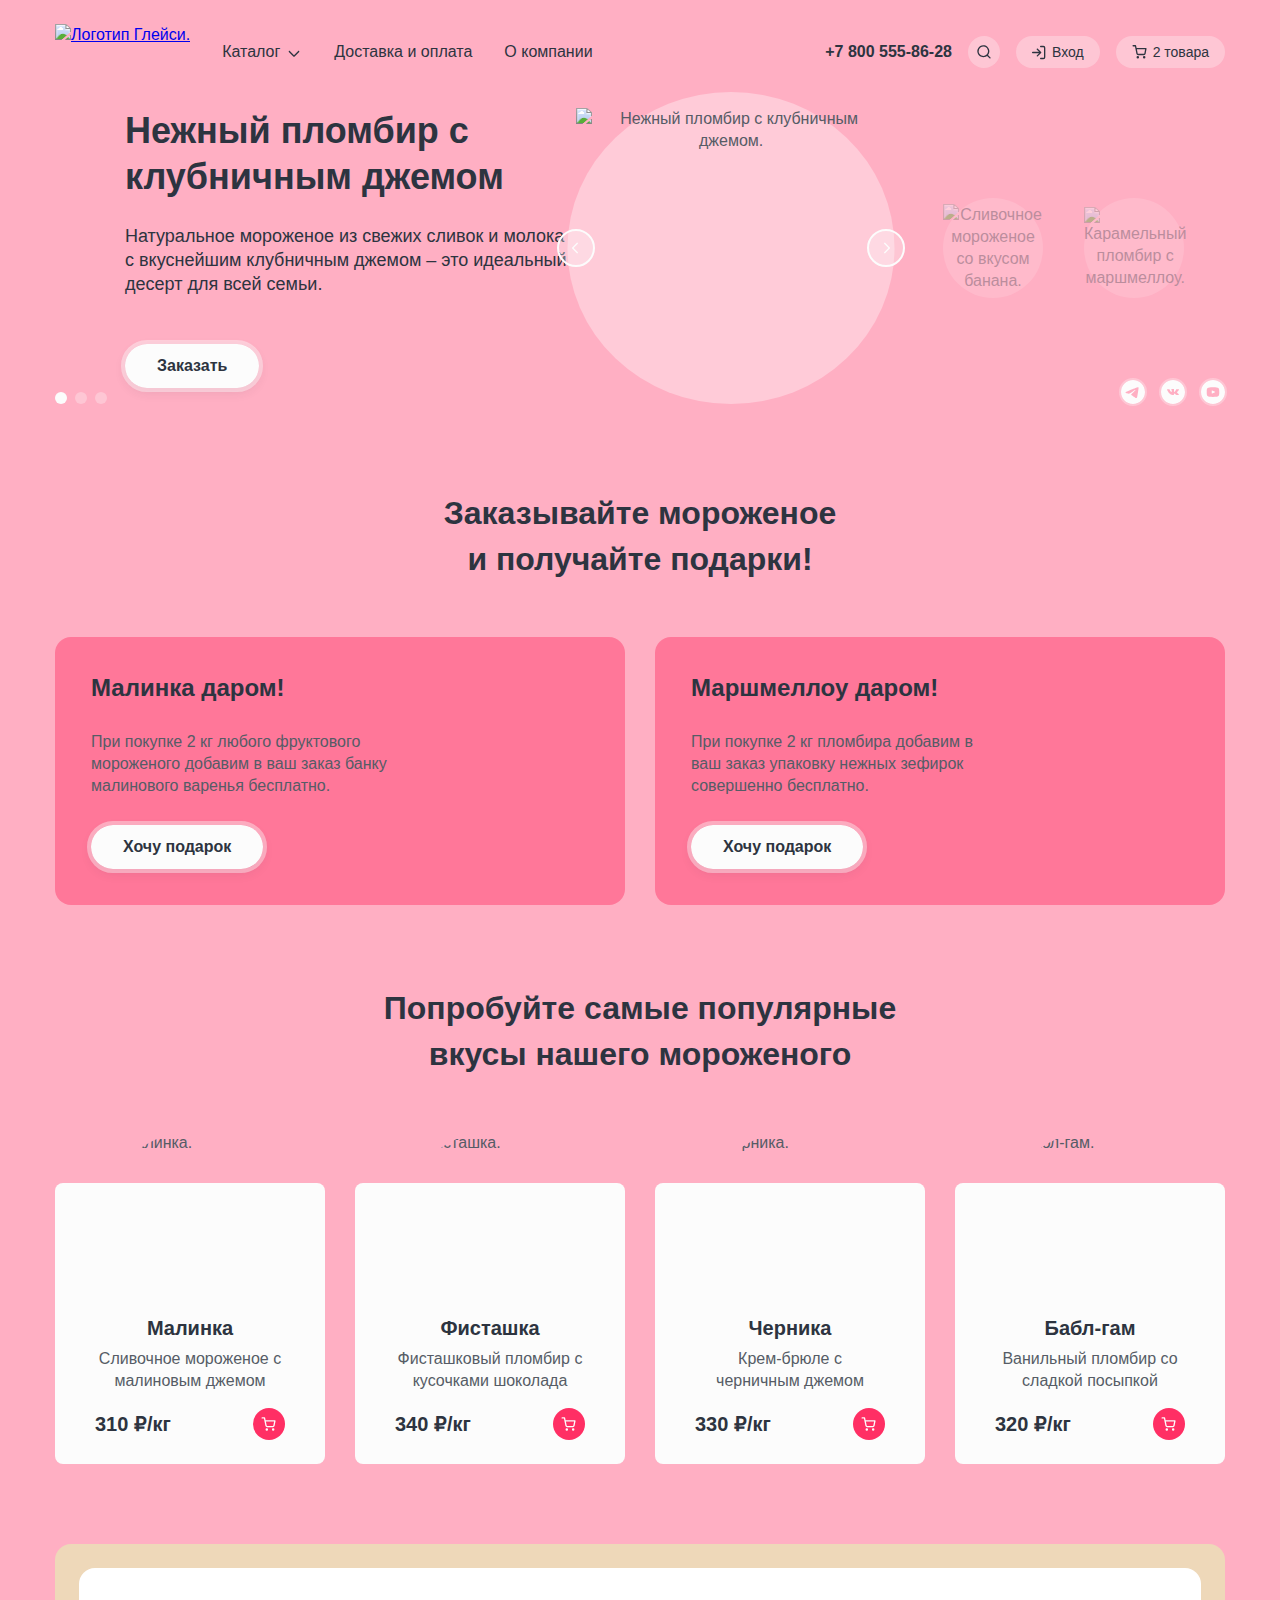
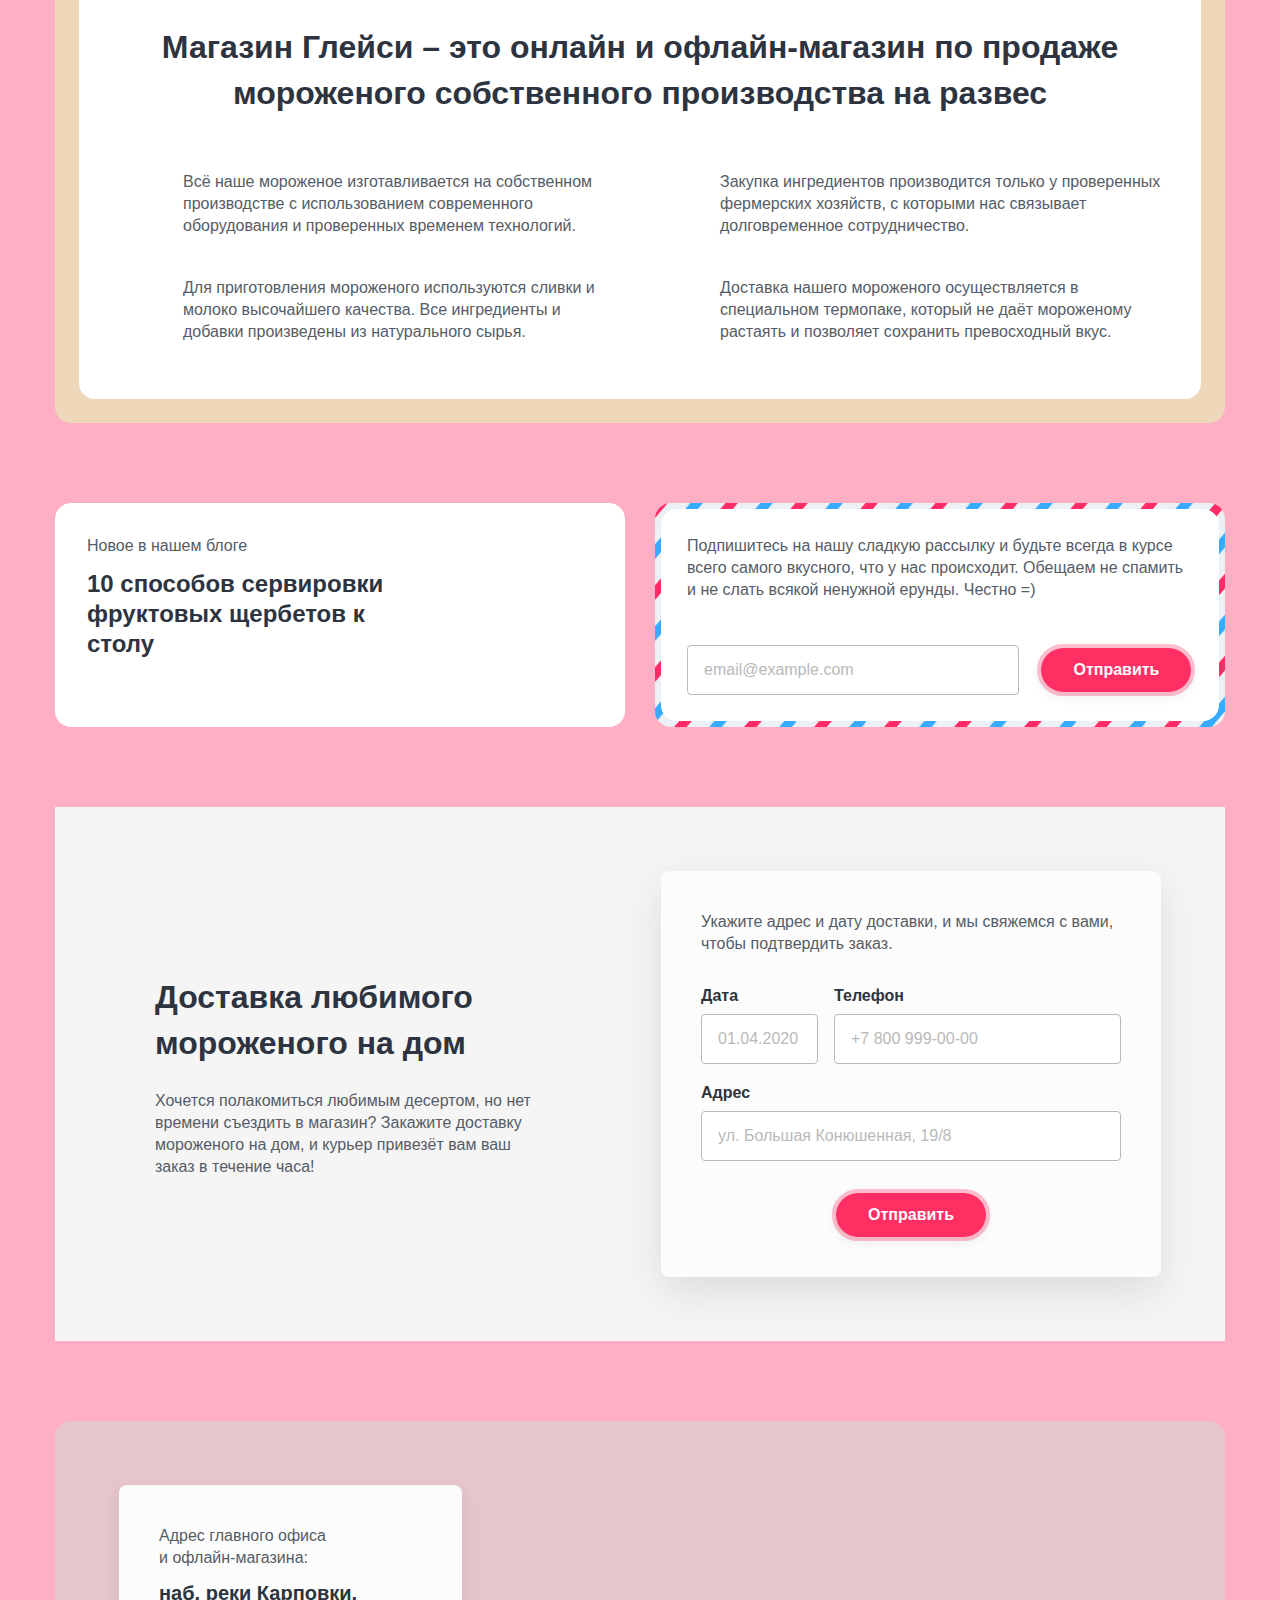
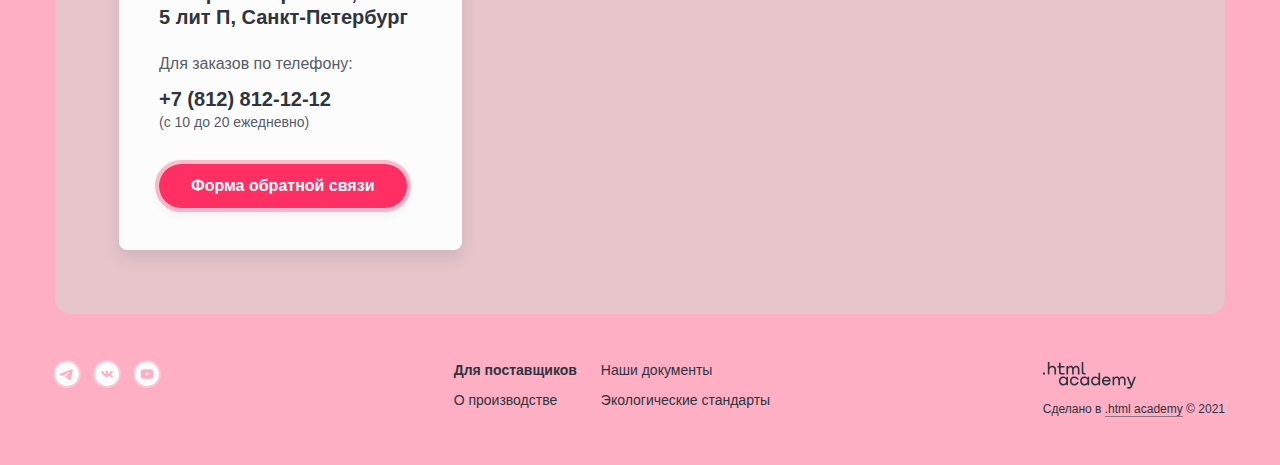
==== index.html @ 7075bf04 "Верстка финал" ====
<!DOCTYPE html>
<html lang="ru">
  <head>
    <meta charset="utf-8">
    <link rel="icon" href="favicon.ico">
    <title>HTML Academy: Глейси - главная страница</title>
    <link rel="stylesheet" href="styles/styles.css">
  </head>
  <body class="page-pink">
    <div class="page-wpapper">
      <header class="page-header">
        <a class="logo" href="#">
          <img src="images/logo.svg" alt="Логотип Глейси." width="137" height="56">
        </a>
        <nav class="page-navigation">
          <ul class="page-navigation-list">
            <li class="page-navigation-item page-navigation-catalog">
              <a class="page-navigation-link" href="#">
                Каталог
                <svg class="page-navigation-arrow" width="16" height="17" viewBox="0 0 16 17" fill="none" xmlns="http://www.w3.org/2000/svg">
                  <path fill-rule="evenodd" clip-rule="evenodd" d="M3.80812 7.0532C3.54777 6.79285 3.12566 6.79285 2.86531 7.0532C2.60496 7.31355 2.60496 7.73566 2.86531 7.99601L7.52565 12.6564C7.52771 12.6585 7.52979 12.6606 7.53189 12.6627C7.66259 12.7934 7.83404 12.8585 8.00534 12.8579C8.1753 12.8574 8.34511 12.7924 8.47478 12.6627C8.47687 12.6606 8.47894 12.6585 8.48099 12.6564L13.1414 7.99601C13.4017 7.73566 13.4017 7.31355 13.1414 7.0532C12.881 6.79285 12.4589 6.79285 12.1986 7.0532L8.00334 11.2484L3.80812 7.0532Z" fill="#2D3440"/>
                </svg>
              </a>
              <ul class="page-catalog-list">
                <li class="page-catalog-item page-catalog-item-bold">
                  <a class="page-catalog-link" href="#">Новинки</a>
                </li>
                <li class="page-catalog-item">
                  <a class="page-catalog-link" href="#">Сливочное</a>
                </li>
                <li class="page-catalog-item">
                  <a class="page-catalog-link" href="#">Щербеты</a>
                </li>
                <li class="page-catalog-item">
                  <a class="page-catalog-link" href="#">Фруктовый лед</a>
                </li>
                <li class="page-catalog-item">
                  <a class="page-catalog-link" href="#">Мелорин</a>
                </li>
              </ul>
            </li>
            <li class="page-navigation-item">
              <a class="page-navigation-link" href="#">Доставка и оплата</a>
            </li>
            <li class="page-navigation-item">
              <a class="page-navigation-link" href="#">О компании</a>
            </li>
          </ul>
        </nav>
        <a class="phone" href="tel:+78005558628">+7 800 555-86-28</a>
        <ul class="user-buttons-list">
          <li class="user-buttons-item">
            <button class="user-button user-button-search" type="button">
              <span class="visually-hidden">Поиск.</span>
              <svg xmlns="http://www.w3.org/2000/svg" width="14" height="14" fill="none"><path fill="#2D3440" fill-rule="evenodd" d="M1.663 6.188a4.667 4.667 0 1 1 8.028 3.237.674.674 0 0 0-.124.124 4.667 4.667 0 0 1-7.904-3.361Zm8.412 4.688a6 6 0 1 1 .943-.943l2.45 2.45a.667.667 0 1 1-.943.943l-2.45-2.45Z" clip-rule="evenodd"/></svg>
            </button>
            <form class="user-popup user-popup-search" action="https://echo.htmlacademy.ru" method="get">
              <label class="visually-hidden" for="search">Поиск по сайту.</label>
              <input class="input input-search" id="search" type="text" placeholder="Поиск по сайту">
            </form>
          </li>
          <li class="user-buttons-item">
            <button class="user-button user-button-login" type="button">
              <svg xmlns="http://www.w3.org/2000/svg" width="14" height="15" fill="none"><path fill="#2D3440" fill-rule="evenodd" d="M8 1.525c0-.369.298-.667.667-.667h2.666a2 2 0 0 1 2 2v9.333a2 2 0 0 1-2 2H8.667a.667.667 0 0 1 0-1.333h2.666A.667.667 0 0 0 12 12.19V2.858a.666.666 0 0 0-.667-.667H8.667A.667.667 0 0 1 8 1.525ZM4.862 3.72c.26-.26.682-.26.943 0l3.329 3.329a.673.673 0 0 1 .2.476.664.664 0 0 1-.2.476l-3.33 3.328a.667.667 0 1 1-.942-.943l2.195-2.195H.667a.667.667 0 1 1 0-1.333h6.39L4.862 4.663a.667.667 0 0 1 0-.943Z" clip-rule="evenodd"/></svg>
              Вход
            </button>
            <div class="user-popup">
              <form class="user-login-form" action="https://echo.htmlacademy.ru" method="get">
                <h2 class="user-popup-header">Личный кабинет</h2>
                <label class="visually-hidden" for="login-email">Введите email.</label>
                <input class="input" id="login-email" placeholder="email@example.com" type="email">
                <label class="visually-hidden" for="login-password">Введите пароль.</label>
                <input class="input" id="login-password" type="password">
                <div class="user-login-form-bottom">
                  <button class="button button-red" type="button">Войти</button>
                  <ul class="user-login-link-list">
                    <li class="user-buttons-item">
                      <a class="user-login-link" href="#">Забыли пароль?</a>
                    </li>
                    <li>
                      <a class="user-login-link" href="#">Регистрация</a>
                    </li>
                  </ul>
                </div>
              </form>
            </div>
          </li>
          <li class="user-buttons-item">
            <button class="user-button user-button-basket" type="button">
              <span class="visually-hidden">Корзина.</span>
              <svg xmlns="http://www.w3.org/2000/svg" width="15" height="14" fill="none"><path fill="#2D3440" fill-rule="evenodd" d="M1.167.108a.667.667 0 1 0 0 1.333h1.77l.468 2.336a.664.664 0 0 0 .011.053l.967 4.833a1.826 1.826 0 0 0 1.819 1.47h5.62a1.826 1.826 0 0 0 1.819-1.47l.001-.005.927-4.861a.667.667 0 0 0-.655-.792H4.611L4.138.644a.667.667 0 0 0-.654-.536H1.167ZM5.69 8.402l-.813-4.064h8.23l-.775 4.067a.492.492 0 0 1-.492.395H6.183a.492.492 0 0 1-.492-.397Zm-1.134 3.961a1.246 1.246 0 1 1 2.492 0 1.246 1.246 0 0 1-2.492 0Zm6.374 0a1.246 1.246 0 1 1 2.491 0 1.246 1.246 0 0 1-2.491 0Z" clip-rule="evenodd"/></svg>
              2 товара
            </button>
            <div class="user-popup">
              <h2 class="user-popup-header">Корзина</h2>
              <ul class="user-basket-list">
                <li class="user-basket-item">
                  <img class="user-basket-image" src="images/basket-raspberry.jpg" alt="Малинка." width="46" height="46">
                  <div class="user-basket-product">
                    <a class="user-basket-link" href="#">Малинка</a>
                    <div class="user-basket-count">1 кг х 310 ₽</div>
                  </div>
                  <div class="user-basket-price">310 ₽</div>
                  <button class="user-basket-delete">
                    <span class="visually-hidden">Удалить из корзины.</span>
                  </button>
                </li>
                <li class="user-basket-item">
                  <img class="user-basket-image" src="images/basket-bubble-gum.jpg" alt="Малинка." width="46" height="46">
                  <div class="user-basket-product">
                    <a class="user-basket-link" href="#">Бабл-гам</a>
                    <div class="user-basket-count">1,5 кг х 320 ₽</div>
                  </div>
                  <div class="user-basket-price">480 ₽</div>
                  <button class="user-basket-delete">
                    <span class="visually-hidden">Удалить из корзины.</span>
                  </button>
                </li>
              </ul>
              <div class="user-basket-bottom">
                <button class="button button-red" type="button">Оформить заказ</button>
                <div class="user-basket-total">Итого: 790 ₽</div>
              </div>
            </div>
          </li>
        </ul>
      </header>
      <main class="page-content">
        <h1 class="visually-hidden">Интернет магазин мороженного Глейси.</h1>
        <section class="slider-promo">
          <ul class="slider-promo-list">
            <li class="slider-promo-items slider-promo-items-active">
              <div class="slider-promo-text">
                <h2 class="slider-promo-header">Нежный пломбир с клубничным джемом</h2>
                <p class="slider-promo-paragraph">Натуральное мороженое из свежих сливок
                  и молока с вкуснейшим клубничным джемом – это идеальный десерт для всей семьи.
                </p>
                <button class="button button-white slider-promo-button" type="button">Заказать</button>
              </div>
              <div class="slider-promo-image-wrapper">
                <img class="slider-promo-image" src="images/slider-1.png" width="327" height="507" alt="Нежный пломбир с клубничным джемом.">
                <button class="slider-promo-left slider-promo-arrow">
                  <svg width="16" height="16" viewBox="0 0 16 16" fill="none" xmlns="http://www.w3.org/2000/svg">
                    <path fill-rule="evenodd" clip-rule="evenodd" d="M7.13526 2.8647C6.87557 2.605 6.45451 2.605 6.19481 2.8647C5.93511 3.12439 5.93511 3.54545 6.19481 3.80515L10.3961 8.00643L6.19477 12.2077C5.93508 12.4674 5.93508 12.8885 6.19477 13.1482C6.45447 13.4079 6.87553 13.4079 7.13523 13.1482L11.8039 8.47949C11.8049 8.47855 11.8058 8.47761 11.8068 8.47666C12.0665 8.21696 12.0665 7.79591 11.8068 7.53621L7.13526 2.8647Z" fill="#2D3440"/>
                  </svg>
                  <span class="visually-hidden">Предыдущий слайд.</span>
                </button>
                <button class="slider-promo-right slider-promo-arrow">
                  <svg width="16" height="16" viewBox="0 0 16 16" fill="none" xmlns="http://www.w3.org/2000/svg">
                    <path fill-rule="evenodd" clip-rule="evenodd" d="M7.13526 2.8647C6.87557 2.605 6.45451 2.605 6.19481 2.8647C5.93511 3.12439 5.93511 3.54545 6.19481 3.80515L10.3961 8.00643L6.19477 12.2077C5.93508 12.4674 5.93508 12.8885 6.19477 13.1482C6.45447 13.4079 6.87553 13.4079 7.13523 13.1482L11.8039 8.47949C11.8049 8.47855 11.8058 8.47761 11.8068 8.47666C12.0665 8.21696 12.0665 7.79591 11.8068 7.53621L7.13526 2.8647Z" fill="#2D3440"/>
                  </svg>
                  <span class="visually-hidden">Следующий слайд.</span>
                </button>
              </div>
            </li>
            <li class="slider-promo-items">
              <div class="slider-promo-text">
                <h2 class="slider-promo-header">Сливочное мороженое со вкусом банана</h2>
                <p class="slider-promo-paragraph">Сливочное мороженое с ярким банановым вкусом подарит вам свежесть и наслаждение даже в самый жаркий летний день.</p>
                <button class="button button-white slider-promo-button" type="button">Заказать</button>
              </div>
              <div class="slider-promo-image-wrapper">
                <img class="slider-promo-image" src="images/slider-2.png" width="312" height="507" alt="Сливочное мороженое со вкусом банана.">
                <button class="slider-promo-left slider-promo-arrow">
                  <svg width="16" height="16" viewBox="0 0 16 16" fill="none" xmlns="http://www.w3.org/2000/svg">
                    <path fill-rule="evenodd" clip-rule="evenodd" d="M7.13526 2.8647C6.87557 2.605 6.45451 2.605 6.19481 2.8647C5.93511 3.12439 5.93511 3.54545 6.19481 3.80515L10.3961 8.00643L6.19477 12.2077C5.93508 12.4674 5.93508 12.8885 6.19477 13.1482C6.45447 13.4079 6.87553 13.4079 7.13523 13.1482L11.8039 8.47949C11.8049 8.47855 11.8058 8.47761 11.8068 8.47666C12.0665 8.21696 12.0665 7.79591 11.8068 7.53621L7.13526 2.8647Z" fill="#2D3440"/>
                  </svg>
                  <span class="visually-hidden">Предыдущий слайд.</span>
                </button>
                <button class="slider-promo-right slider-promo-arrow">
                  <svg width="16" height="16" viewBox="0 0 16 16" fill="none" xmlns="http://www.w3.org/2000/svg">
                    <path fill-rule="evenodd" clip-rule="evenodd" d="M7.13526 2.8647C6.87557 2.605 6.45451 2.605 6.19481 2.8647C5.93511 3.12439 5.93511 3.54545 6.19481 3.80515L10.3961 8.00643L6.19477 12.2077C5.93508 12.4674 5.93508 12.8885 6.19477 13.1482C6.45447 13.4079 6.87553 13.4079 7.13523 13.1482L11.8039 8.47949C11.8049 8.47855 11.8058 8.47761 11.8068 8.47666C12.0665 8.21696 12.0665 7.79591 11.8068 7.53621L7.13526 2.8647Z" fill="#2D3440"/>
                  </svg>
                  <span class="visually-hidden">Следующий слайд.</span>
                </button>
              </div>
            </li>
            <li class="slider-promo-items">
              <div class="slider-promo-text">
                <h2 class="slider-promo-header">Карамельный пломбир с маршмеллоу</h2>
                <p class="slider-promo-paragraph">Необычный сладкий десерт с карамельным топпингом и кусочками зефира завоюет сердца сладкоежек всех возрастов.</p>
                <button class="button button-white slider-promo-button" type="button">Заказать</button>
              </div>
              <div class="slider-promo-image-wrapper">
                <img class="slider-promo-image" src="images/slider-3.png" width="350" height="507" alt="Карамельный пломбир с маршмеллоу.">
                <button class="slider-promo-left slider-promo-arrow">
                  <svg width="16" height="16" viewBox="0 0 16 16" fill="none" xmlns="http://www.w3.org/2000/svg">
                    <path fill-rule="evenodd" clip-rule="evenodd" d="M7.13526 2.8647C6.87557 2.605 6.45451 2.605 6.19481 2.8647C5.93511 3.12439 5.93511 3.54545 6.19481 3.80515L10.3961 8.00643L6.19477 12.2077C5.93508 12.4674 5.93508 12.8885 6.19477 13.1482C6.45447 13.4079 6.87553 13.4079 7.13523 13.1482L11.8039 8.47949C11.8049 8.47855 11.8058 8.47761 11.8068 8.47666C12.0665 8.21696 12.0665 7.79591 11.8068 7.53621L7.13526 2.8647Z" fill="#2D3440"/>
                  </svg>
                  <span class="visually-hidden">Предыдущий слайд.</span>
                </button>
                <button class="slider-promo-right slider-promo-arrow">
                  <svg width="16" height="16" viewBox="0 0 16 16" fill="none" xmlns="http://www.w3.org/2000/svg">
                    <path fill-rule="evenodd" clip-rule="evenodd" d="M7.13526 2.8647C6.87557 2.605 6.45451 2.605 6.19481 2.8647C5.93511 3.12439 5.93511 3.54545 6.19481 3.80515L10.3961 8.00643L6.19477 12.2077C5.93508 12.4674 5.93508 12.8885 6.19477 13.1482C6.45447 13.4079 6.87553 13.4079 7.13523 13.1482L11.8039 8.47949C11.8049 8.47855 11.8058 8.47761 11.8068 8.47666C12.0665 8.21696 12.0665 7.79591 11.8068 7.53621L7.13526 2.8647Z" fill="#2D3440"/>
                  </svg>
                  <span class="visually-hidden">Следующий слайд.</span>
                </button>
              </div>
            </li>
          </ul>
          <ul class="slider-promo-bullet-list">
            <li class="slider-promo-bullet-items">
              <button class="slider-bullet slider-bullet-active" type="button">
                <span class="visually-hidden">Слайд 1.</span>
              </button>
            </li>
            <li class="slider-promo-bullet-items">
              <button class="slider-bullet" type="button">
                <span class="visually-hidden">Слайд 2.</span>
              </button>
            </li>
            <li class="slider-promo-bullet-items">
              <button class="slider-bullet" type="button">
                <span class="visually-hidden">Слайд 3.</span>
              </button>
            </li>
          </ul>
          <ul class="social-icons-list">
            <li class="social-icons-item">
              <a class="social-icons-link" href="https://t.me/htmlacademy">
                <svg xmlns="http://www.w3.org/2000/svg" width="24" height="24" fill="none"><path fill="#FCFCFC" fill-rule="evenodd" d="M24 12c0 6.627-5.373 12-12 12S0 18.627 0 12 5.373 0 12 0s12 5.373 12 12ZM12.43 8.859c-1.167.485-3.5 1.49-6.998 3.014-.568.226-.866.447-.893.663-.046.366.412.51 1.034.705.085.027.173.054.263.084.613.199 1.437.432 1.865.441.389.008.823-.152 1.302-.48 3.268-2.207 4.955-3.322 5.061-3.346.075-.017.179-.039.249.024.07.062.063.18.056.212-.046.193-1.84 1.862-2.77 2.726-.29.269-.495.46-.537.504-.094.097-.19.19-.282.279-.57.548-.996.96.024 1.632.49.323.882.59 1.273.856.427.291.853.581 1.405.943.14.092.274.187.405.28.497.355.944.673 1.496.623.32-.03.652-.331.82-1.23.397-2.126 1.179-6.73 1.36-8.628a2.112 2.112 0 0 0-.02-.472.506.506 0 0 0-.172-.325c-.143-.117-.365-.142-.465-.14-.451.008-1.143.249-4.476 1.635Z" clip-rule="evenodd"/></svg>
                <span class="visually-hidden">Наш канал в Телеграме.</span>
              </a>
            </li>
            <li class="social-icons-item">
              <a class="social-icons-link" href="https://vk.com/htmlacademy">
                <svg xmlns="http://www.w3.org/2000/svg" width="24" height="24" fill="none"><path fill="#FCFCFC" fill-rule="evenodd" d="M24 12c0 6.627-5.373 12-12 12S0 18.627 0 12 5.373 0 12 0s12 5.373 12 12Zm-11.412 2.975h-.717s-1.582.083-2.976-1.188c-1.52-1.388-2.863-4.14-2.863-4.14s-.077-.18.007-.268c.095-.098.352-.104.352-.104l1.715-.01s.161.024.277.098c.095.062.149.176.149.176s.277.615.644 1.17c.716 1.085 1.05 1.322 1.293 1.206.354-.17.248-1.533.248-1.533s.007-.496-.178-.716c-.143-.17-.414-.22-.533-.235-.096-.011.062-.207.267-.295.309-.133.854-.14 1.498-.135.501.005.645.032.842.074.455.096.44.405.41 1.07-.01.2-.02.43-.02.697 0 .06-.002.124-.004.19-.01.34-.023.73.233.876.132.074.453.011 1.256-1.185.381-.566.667-1.233.667-1.233s.062-.119.16-.17c.098-.051.232-.036.232-.036l1.805-.01s.542-.056.63.158c.091.226-.203.751-.94 1.612-.696.813-1.036 1.115-1.01 1.38.02.196.242.372.67.72.888.722 1.124 1.101 1.18 1.192a.447.447 0 0 0 .011.016c.398.578-.44.623-.44.623l-1.603.02s-.345.06-.798-.214c-.237-.142-.469-.375-.69-.597-.337-.339-.649-.652-.915-.578-.447.124-.433.967-.433.967s.004.18-.098.277c-.11.104-.328.125-.328.125Z" clip-rule="evenodd"/></svg>
                <span class="visually-hidden">Наша группа вконтакте.</span>
              </a>
            </li>
            <li class="social-icons-item">
              <a class="social-icons-link" href="https://www.youtube.com/user/htmlacademyru">
                <svg xmlns="http://www.w3.org/2000/svg" width="24" height="24" fill="none"><path fill="#FCFCFC" d="m14.004 11.791-2.808-1.31c-.245-.114-.446.014-.446.285v2.468c0 .271.201.399.446.285l2.806-1.31c.247-.115.247-.303.002-.418ZM12 0C5.372 0 0 5.372 0 12s5.372 12 12 12 12-5.372 12-12S18.628 0 12 0Zm0 16.875c-6.143 0-6.25-.554-6.25-4.875S5.857 7.125 12 7.125c6.142 0 6.25.554 6.25 4.875s-.108 4.875-6.25 4.875Z"/></svg>
                <span class="visually-hidden">Наш канал на Ютубе.</span>
              </a>
            </li>
          </ul>
        </section>
        <section class="banners">
          <h2 class="section-header">Заказывайте мороженое<br> и получайте подарки!</h2>
          <ul class="banner-list">
            <li class="banner-item banner-item-raspberries">
              <h3 class="banner-title">Малинка даром!</h3>
              <p class="banner-text">При покупке 2 кг любого фруктового мороженого добавим в ваш заказ банку малинового варенья бесплатно.</p>
              <button class="button button-white" type="button">Хочу подарок</button>
            </li>
            <li class="banner-item banner-item-marshmallow">
              <h3 class="banner-title">Маршмеллоу даром!</h3>
              <p class="banner-text">При покупке 2 кг пломбира добавим в ваш заказ упаковку нежных зефирок совершенно бесплатно.</p>
              <button class="button button-white" type="button">Хочу подарок</button>
            </li>
          </ul>
        </section>
        <section class="products">
          <h2 class="section-header">Попробуйте самые популярные<br> вкусы нашего мороженого</h2>
          <ul class="product-list">
            <li class="product-item">
              <img class="products-image" src="images/products/product-1.jpg" alt="Малинка." width="168" height="168">
              <h3 class="products-header">Малинка</h3>
              <p class="product-text">Сливочное мороженое с малиновым джемом</p>
              <div class="product-price-wrapper">
                <div class="product-price">310 ₽/кг</div>
                <button class="product-add-to-cart" type="button">
                  <svg xmlns="http://www.w3.org/2000/svg" width="16" height="16" fill="none"><path fill="#FCFCFC" fill-rule="evenodd" d="M1.167 1.25a.667.667 0 0 0 0 1.333h1.77l.468 2.336a.664.664 0 0 0 .011.053l.967 4.833a1.825 1.825 0 0 0 1.819 1.47h5.62a1.826 1.826 0 0 0 1.819-1.47l.001-.005.927-4.861a.667.667 0 0 0-.655-.792H4.611l-.473-2.361a.667.667 0 0 0-.654-.536H1.167ZM5.69 9.544 4.878 5.48h8.23l-.775 4.067a.492.492 0 0 1-.492.395H6.183a.492.492 0 0 1-.492-.397Zm-1.134 3.961a1.246 1.246 0 1 1 2.492 0 1.246 1.246 0 0 1-2.492 0Zm6.374 0a1.246 1.246 0 1 1 2.491 0 1.246 1.246 0 0 1-2.491 0Z" clip-rule="evenodd"/></svg>
                  <span class="visually-hidden">Добавить в корзину.</span>
                </button>
              </div>
            </li>
            <li class="product-item">
              <img class="products-image" src="images/products/product-2.jpg" alt="Фисташка." width="168" height="168">
              <h3 class="products-header">Фисташка</h3>
              <p class="product-text">Фисташковый пломбир с кусочками шоколада</p>
              <div class="product-price-wrapper">
                <div class="product-price">340 ₽/кг</div>
                <button class="product-add-to-cart" type="button">
                  <svg xmlns="http://www.w3.org/2000/svg" width="16" height="16" fill="none"><path fill="#FCFCFC" fill-rule="evenodd" d="M1.167 1.25a.667.667 0 0 0 0 1.333h1.77l.468 2.336a.664.664 0 0 0 .011.053l.967 4.833a1.825 1.825 0 0 0 1.819 1.47h5.62a1.826 1.826 0 0 0 1.819-1.47l.001-.005.927-4.861a.667.667 0 0 0-.655-.792H4.611l-.473-2.361a.667.667 0 0 0-.654-.536H1.167ZM5.69 9.544 4.878 5.48h8.23l-.775 4.067a.492.492 0 0 1-.492.395H6.183a.492.492 0 0 1-.492-.397Zm-1.134 3.961a1.246 1.246 0 1 1 2.492 0 1.246 1.246 0 0 1-2.492 0Zm6.374 0a1.246 1.246 0 1 1 2.491 0 1.246 1.246 0 0 1-2.491 0Z" clip-rule="evenodd"/></svg>
                  <span class="visually-hidden">Добавить в корзину.</span>
                </button>
              </div>
            </li>
            <li class="product-item">
              <img class="products-image" src="images/products/product-3.jpg" alt="Черника." width="168" height="168">
              <h3 class="products-header">Черника</h3>
              <p class="product-text">Крем-брюлe с черничным джемом</p>
              <div class="product-price-wrapper">
                <div class="product-price">330 ₽/кг</div>
                <button class="product-add-to-cart" type="button">
                  <svg xmlns="http://www.w3.org/2000/svg" width="16" height="16" fill="none"><path fill="#FCFCFC" fill-rule="evenodd" d="M1.167 1.25a.667.667 0 0 0 0 1.333h1.77l.468 2.336a.664.664 0 0 0 .011.053l.967 4.833a1.825 1.825 0 0 0 1.819 1.47h5.62a1.826 1.826 0 0 0 1.819-1.47l.001-.005.927-4.861a.667.667 0 0 0-.655-.792H4.611l-.473-2.361a.667.667 0 0 0-.654-.536H1.167ZM5.69 9.544 4.878 5.48h8.23l-.775 4.067a.492.492 0 0 1-.492.395H6.183a.492.492 0 0 1-.492-.397Zm-1.134 3.961a1.246 1.246 0 1 1 2.492 0 1.246 1.246 0 0 1-2.492 0Zm6.374 0a1.246 1.246 0 1 1 2.491 0 1.246 1.246 0 0 1-2.491 0Z" clip-rule="evenodd"/></svg>
                  <span class="visually-hidden">Добавить в корзину.</span>
                </button>
              </div>
            </li>
            <li class="product-item">
              <img class="products-image" src="images/products/product-4.jpg" alt="Бабл-гам." width="168" height="168">
              <h3 class="products-header">Бабл-гам</h3>
              <p class="product-text">Ванильный пломбир со сладкой посыпкой</p>
              <div class="product-price-wrapper">
                <div class="product-price">320 ₽/кг</div>
                <button class="product-add-to-cart" type="button">
                  <svg xmlns="http://www.w3.org/2000/svg" width="16" height="16" fill="none"><path fill="#FCFCFC" fill-rule="evenodd" d="M1.167 1.25a.667.667 0 0 0 0 1.333h1.77l.468 2.336a.664.664 0 0 0 .011.053l.967 4.833a1.825 1.825 0 0 0 1.819 1.47h5.62a1.826 1.826 0 0 0 1.819-1.47l.001-.005.927-4.861a.667.667 0 0 0-.655-.792H4.611l-.473-2.361a.667.667 0 0 0-.654-.536H1.167ZM5.69 9.544 4.878 5.48h8.23l-.775 4.067a.492.492 0 0 1-.492.395H6.183a.492.492 0 0 1-.492-.397Zm-1.134 3.961a1.246 1.246 0 1 1 2.492 0 1.246 1.246 0 0 1-2.492 0Zm6.374 0a1.246 1.246 0 1 1 2.491 0 1.246 1.246 0 0 1-2.491 0Z" clip-rule="evenodd"/></svg>
                  <span class="visually-hidden">Добавить в корзину.</span>
                </button>
              </div>
            </li>
          </ul>
        </section>
        <section class="info">
          <div class="info-wrapper">
            <h2 class="section-header">Магазин Глейси – это онлайн и офлайн-магазин по продаже мороженого собственного производства на развес</h2>
            <ul class="info-list">
              <li class="info-item info-ice-cream">Всё наше мороженое изготавливается на собственном производстве с использованием современного оборудования и проверенных временем технологий.</li>
              <li class="info-item info-cow">Закупка ингредиентов производится только у проверенных фермерских хозяйств, с которыми нас связывает долговременное сотрудничество.</li>
              <li class="info-item info-leaf">Для приготовления мороженого используются сливки и молоко высочайшего качества. Все ингредиенты и добавки произведены из натурального сырья.</li>
              <li class="info-item info-thermometer">Доставка нашего мороженого осуществляется в специальном термопаке, который не даёт мороженому растаять и позволяет сохранить превосходный вкус.</li>
            </ul>
          </div>
        </section>
        <div class="columns">
          <section class="blog">
            <h2 class="blog-header">Новое в нашем блоге</h2>
            <a class="blog-link" href="#">10 способов сервировки фруктовых щербетов к столу</a>
          </section>
          <section class="subscription">
            <div class="subscription-wrapper">
              <h2 class="visually-hidden">Подпишитесь на рассылку.</h2>
              <p class="subscription-text">
                Подпишитесь на нашу сладкую рассылку и будьте всегда в курсе всего самого вкусного, что у нас происходит. Обещаем не спамить и не слать всякой ненужной ерунды. Честно =)
              </p>
              <form class="subscription-form" action="https://echo.htmlacademy.ru" method="post">
                <label class="visually-hidden" for="email">Ваш e-mail.</label>
                <input class="input subscription-input" type="email" name="email" id="email" placeholder="email@example.com">
                <button class="button button-red" type="submit">Отправить</button>
              </form>
            </div>
          </section>
        </div>
        <section class="delivery">
          <div class="delivery-wrapper">
            <h2 class="section-header">Доставка любимого мороженого на дом</h2>
            <p class="delivery-text">Хочется полакомиться любимым десертом, но нет времени съездить в магазин? Закажите доставку мороженого на дом, и курьер привезёт вам ваш заказ в течение часа!</p>
          </div>
          <form class="delivery-form" action="https://echo.htmlacademy.ru" method="post">
            <div class="delivery-text">Укажите адрес и дату доставки, и мы свяжемся с вами, чтобы подтвердить заказ.</div>
            <div class="fields-wrapper">
              <div class="form-label">
                <label class="form-label-text" for="date">Дата</label>
                <button class="form-label-info">
                  <span class="form-label-info-text">Введите дату доставки</span>
                </button>
                <input class="form-input form-input-date" type="text" id="date" name="date" placeholder="01.04.2020">
              </div>
              <div class="form-label">
                <label class="form-label-text" for="phone">Телефон</label>
                <input class="form-input form-input-phone" type="text" id="phone" name="phone" placeholder="+7 800 999-00-00">
              </div>
              <div class="form-label form-label-address">
                <label class="form-label-text" for="address">Адрес</label>
                <button class="form-label-info">
                  <span class="form-label-info-text">Введите название улицы, дома и квартиры</span>
                </button>
                <input class="form-input form-input-address" type="text" id="address" name="address" placeholder="ул. Большая Конюшенная, 19/8">
              </div>
            </div>
            <button class="button button-red">Отправить</button>
          </form>
        </section>
        <section class="company-contacts">
          <h2 class="visually-hidden">Контакты.</h2>
          <div class="company-contacts-wrapper">
            <p class="company-contacts-text">Адрес главного офиса<br> и офлайн-магазина:</p>
            <address class="company-contacts-adrress">наб. реки Карповки,<br> 5 лит П, Санкт-Петербург</address>
            <p class="company-contacts-text">Для заказов по телефону:</p>
            <a class="company-contacts-phone" href="tel:+78128121212">+7 (812) 812-12-12</a>
            <div class="opening-hours">(с 10 до 20 ежедневно)</div>
            <button class="button button-red">Форма обратной связи</button>
          </div>
        </section>
      </main>
      <footer class="page-footer">
        <ul class="social-icons-list">
          <li class="social-icons-item">
            <a class="social-icons-link" href="https://t.me/htmlacademy">
              <svg xmlns="http://www.w3.org/2000/svg" width="24" height="24" fill="none"><path fill="#FCFCFC" fill-rule="evenodd" d="M24 12c0 6.627-5.373 12-12 12S0 18.627 0 12 5.373 0 12 0s12 5.373 12 12ZM12.43 8.859c-1.167.485-3.5 1.49-6.998 3.014-.568.226-.866.447-.893.663-.046.366.412.51 1.034.705.085.027.173.054.263.084.613.199 1.437.432 1.865.441.389.008.823-.152 1.302-.48 3.268-2.207 4.955-3.322 5.061-3.346.075-.017.179-.039.249.024.07.062.063.18.056.212-.046.193-1.84 1.862-2.77 2.726-.29.269-.495.46-.537.504-.094.097-.19.19-.282.279-.57.548-.996.96.024 1.632.49.323.882.59 1.273.856.427.291.853.581 1.405.943.14.092.274.187.405.28.497.355.944.673 1.496.623.32-.03.652-.331.82-1.23.397-2.126 1.179-6.73 1.36-8.628a2.112 2.112 0 0 0-.02-.472.506.506 0 0 0-.172-.325c-.143-.117-.365-.142-.465-.14-.451.008-1.143.249-4.476 1.635Z" clip-rule="evenodd"/></svg>
              <span class="visually-hidden">Наш канал в Телеграме.</span>
            </a>
          </li>
          <li class="social-icons-item">
            <a class="social-icons-link" href="https://vk.com/htmlacademy">
              <svg xmlns="http://www.w3.org/2000/svg" width="24" height="24" fill="none"><path fill="#FCFCFC" fill-rule="evenodd" d="M24 12c0 6.627-5.373 12-12 12S0 18.627 0 12 5.373 0 12 0s12 5.373 12 12Zm-11.412 2.975h-.717s-1.582.083-2.976-1.188c-1.52-1.388-2.863-4.14-2.863-4.14s-.077-.18.007-.268c.095-.098.352-.104.352-.104l1.715-.01s.161.024.277.098c.095.062.149.176.149.176s.277.615.644 1.17c.716 1.085 1.05 1.322 1.293 1.206.354-.17.248-1.533.248-1.533s.007-.496-.178-.716c-.143-.17-.414-.22-.533-.235-.096-.011.062-.207.267-.295.309-.133.854-.14 1.498-.135.501.005.645.032.842.074.455.096.44.405.41 1.07-.01.2-.02.43-.02.697 0 .06-.002.124-.004.19-.01.34-.023.73.233.876.132.074.453.011 1.256-1.185.381-.566.667-1.233.667-1.233s.062-.119.16-.17c.098-.051.232-.036.232-.036l1.805-.01s.542-.056.63.158c.091.226-.203.751-.94 1.612-.696.813-1.036 1.115-1.01 1.38.02.196.242.372.67.72.888.722 1.124 1.101 1.18 1.192a.447.447 0 0 0 .011.016c.398.578-.44.623-.44.623l-1.603.02s-.345.06-.798-.214c-.237-.142-.469-.375-.69-.597-.337-.339-.649-.652-.915-.578-.447.124-.433.967-.433.967s.004.18-.098.277c-.11.104-.328.125-.328.125Z" clip-rule="evenodd"/></svg>
              <span class="visually-hidden">Наша группа вконтакте.</span>
            </a>
          </li>
          <li class="social-icons-item">
            <a class="social-icons-link" href="https://www.youtube.com/user/htmlacademyru">
              <svg xmlns="http://www.w3.org/2000/svg" width="24" height="24" fill="none"><path fill="#FCFCFC" d="m14.004 11.791-2.808-1.31c-.245-.114-.446.014-.446.285v2.468c0 .271.201.399.446.285l2.806-1.31c.247-.115.247-.303.002-.418ZM12 0C5.372 0 0 5.372 0 12s5.372 12 12 12 12-5.372 12-12S18.628 0 12 0Zm0 16.875c-6.143 0-6.25-.554-6.25-4.875S5.857 7.125 12 7.125c6.142 0 6.25.554 6.25 4.875s-.108 4.875-6.25 4.875Z"/></svg>
              <span class="visually-hidden">Наш канал на Ютубе.</span>
            </a>
          </li>
        </ul>
        <nav class="footer-navigation">
          <ul class="footer-navigation-list">
            <li class="footer-navigation-item">
              <a class="footer-navigation-link footer-navigation-link-active" href="#">Для поставщиков</a>
            </li>
            <li class="footer-navigation-item">
              <a class="footer-navigation-link" href="#">Наши документы</a>
            </li>
            <li class="footer-navigation-item">
              <a class="footer-navigation-link" href="#">О производстве</a>
            </li>
            <li class="footer-navigation-item">
              <a class="footer-navigation-link" href="#">Экологические стандарты</a>
            </li>
          </ul>
        </nav>
        <div class="developer">
          <a class="developer-logo-link" href="https://htmlacademy.ru/">
            <span class="visually-hidden">HTML Academy.</span>
            <svg width="93" height="27" viewBox="0 0 93 27" fill="none" xmlns="http://www.w3.org/2000/svg">
              <g clip-path="url(#clip0_25793_287)">
              <path d="M0 10.416V12.4993H1.98768V10.416H0Z" fill="#2D3440"/>
              <path d="M9.41854 3.66311C8.15678 3.66311 7.13702 4.236 6.4975 5.06932H6.42836V0H4.78638V12.4997H6.42836V8.21161C6.42836 6.4929 7.49999 5.26029 9.07286 5.26029C10.5593 5.26029 11.4235 6.37138 11.4235 7.86439V12.4997H13.0655V7.56926C13.0655 5.19084 11.5963 3.66311 9.41854 3.66311Z" fill="#2D3440"/>
              <path d="M21.5252 3.90628H17.6363V0.868164H15.9943V3.90628H14.4387V5.50347H15.9943V10.3471C15.9943 11.7359 16.7721 12.4998 18.1721 12.4998H21.5252V10.8853H18.5005C17.9474 10.8853 17.6363 10.5728 17.6363 10.0346V5.50347H21.5252V3.90628Z" fill="#2D3440"/>
              <path d="M33.2548 3.68066C31.9411 3.68066 30.9388 4.32301 30.3856 5.34729H30.3338C29.8325 4.34038 28.8992 3.68066 27.6202 3.68066C26.4795 3.68066 25.6152 4.28828 25.0967 5.13897H25.0275V3.90636H23.4547V12.4999H25.0967V8.09029C25.0967 6.47573 25.9435 5.29522 27.2227 5.26049C28.4325 5.22577 29.1412 6.09381 29.1412 7.39585V12.4999H30.7832V7.95139C30.7832 6.02436 31.9239 5.26049 32.9091 5.26049C34.1017 5.26049 34.8105 6.09381 34.8105 7.39585V12.4999H36.4523V7.22225C36.4523 5.13897 35.277 3.68066 33.2548 3.68066Z" fill="#2D3440"/>
              <path d="M38.6776 10.2775C38.6776 11.6837 39.4727 12.4997 40.9418 12.4997H42.5665V10.9025H41.1837C40.6306 10.9025 40.3194 10.59 40.3194 10.0518V0H38.6776V10.2775Z" fill="#2D3440"/>
              <path d="M23.3752 15.9364H23.306C22.6653 15.0734 21.6266 14.4694 20.2413 14.4521C17.6959 14.4176 15.8778 16.2988 15.8778 18.9566C15.8778 21.6318 17.7305 23.513 20.2239 23.4785C21.6437 23.4611 22.6653 22.8226 23.306 21.9078H23.3752V23.2367H25.003V14.6937H23.3752V15.9364ZM20.4663 21.8907C18.6656 21.8907 17.5228 20.5789 17.5228 18.9566C17.5228 17.3343 18.6656 16.0227 20.4663 16.0227C22.2152 16.0227 23.3581 17.3343 23.3581 18.9566C23.3581 20.5618 22.2152 21.8907 20.4663 21.8907Z" fill="#2D3440"/>
              <path d="M35.752 17.8003C35.3537 15.8673 33.6395 14.4521 31.3886 14.4521C28.6701 14.4521 26.8521 16.4369 26.8521 18.9567C26.8521 21.4764 28.6701 23.4785 31.3886 23.4785C33.6395 23.4785 35.3537 22.0287 35.752 20.0785H34.0378C33.6915 21.1658 32.6699 21.9078 31.4059 21.9078C29.6397 21.9078 28.4968 20.5789 28.4968 18.9567C28.4968 17.3343 29.6397 16.0227 31.4059 16.0227C32.7218 16.0227 33.6915 16.7993 34.0378 17.8003H35.752Z" fill="#2D3440"/>
              <path d="M44.5459 15.9364H44.4766C43.836 15.0734 42.797 14.4694 41.4117 14.4521C38.8664 14.4176 37.0483 16.2988 37.0483 18.9566C37.0483 21.6318 38.9011 23.513 41.3944 23.4785C42.8143 23.4611 43.836 22.8226 44.4766 21.9078H44.5459V23.2367H46.1735V14.6937H44.5459V15.9364ZM41.6369 21.8907C39.836 21.8907 38.6933 20.5789 38.6933 18.9566C38.6933 17.3343 39.836 16.0227 41.6369 16.0227C43.3858 16.0227 44.5285 17.3343 44.5285 18.9566C44.5285 20.5618 43.3858 21.8907 41.6369 21.8907Z" fill="#2D3440"/>
              <path d="M55.5201 16.0227H55.4509C54.8102 15.1079 53.7365 14.4694 52.3686 14.4521C49.8754 14.4176 48.0226 16.2988 48.0226 18.9739C48.0226 21.6317 49.8407 23.513 52.386 23.4785C53.7365 23.4611 54.8102 22.8571 55.4336 21.9942H55.5201V23.2367H57.1477V10.8105H55.5201V16.0227ZM52.6112 21.9078C50.8102 21.9078 49.6675 20.5963 49.6675 18.9739C49.6675 17.3516 50.8102 16.0399 52.6112 16.0399C54.3601 16.0399 55.5028 17.3688 55.5028 18.9739C55.5028 20.5963 54.3601 21.9078 52.6112 21.9078Z" fill="#2D3440"/>
              <path d="M63.3449 14.4521C60.713 14.4521 58.9121 16.4714 58.9121 18.9739C58.9121 21.4074 60.6091 23.4785 63.3794 23.4785C65.388 23.4785 66.9984 22.3912 67.5699 20.5789H65.8555C65.4748 21.3902 64.557 21.9078 63.4488 21.9078C61.8905 21.9078 60.7822 20.8724 60.661 19.5435H67.743C67.968 16.6958 66.1846 14.4521 63.3449 14.4521ZM63.3102 16.0227C64.6781 16.0227 65.6998 16.8684 65.9595 18.0937H60.6957C60.938 16.8856 61.9597 16.0227 63.3102 16.0227Z" fill="#2D3440"/>
              <path d="M79.4126 14.4692C78.0968 14.4692 77.0925 15.1078 76.5384 16.1261H76.4863C75.9843 15.1251 75.0492 14.4692 73.7679 14.4692C72.6252 14.4692 71.7593 15.0733 71.2399 15.919H71.1707V14.6936H69.595V23.2366H71.2399V18.8529C71.2399 17.2479 72.0884 16.0743 73.3698 16.0398C74.5817 16.0053 75.2918 16.8682 75.2918 18.1626V23.2366H76.9367V18.7149C76.9367 16.7992 78.0794 16.0398 79.0664 16.0398C80.2611 16.0398 80.971 16.8682 80.971 18.1626V23.2366H82.616V17.99C82.616 15.919 81.4385 14.4692 79.4126 14.4692Z" fill="#2D3440"/>
              <path d="M88.5048 21.8729L85.5611 14.6934H83.743L87.6563 24.0476L87.6391 24.0821C87.362 24.7897 87.0503 25.0486 86.2884 25.0486H84.2626V26.6881H86.2884C87.7775 26.6881 88.574 26.015 89.1281 24.5653L92.9029 14.6934H91.2232L88.5048 21.8729Z" fill="#2D3440"/>
              </g>
            </svg>
          </a>
          <div class="developer-text">
            Сделано в <a href="https://htmldeveloper-textacademy.ru/">.html academy</a> © 2021
          </div>
        </div>
      </footer>
    </div>

    <div class="modal-container modal-hidden">
      <div class="modal">
        <button class="modal-close-button" type="button">
          <span class="visually-hidden">Закрыть.</span>
        </button>
        <section class="modal-content">
          <h2 class="modal-header">Мы обязательно ответим вам!</h2>
          <form class="modal-form" action="https://echo.htmlacademy.ru" method="post">
            <label class="modal-form-label">
              <span class="visually-hidden">Имя и фамилия.</span>
              <input class="form-input modal-form-input" type="text" value="" placeholder="Имя и фамилия">
            </label>
            <label class="modal-form-label">
              <span class="visually-hidden">Электронная почта.</span>
              <input class="form-input modal-form-input" type="email" value="" placeholder="email@example.com">
            </label>
            <label class="modal-form-label">
              <span class="visually-hidden">Текст сообщения.</span>
              <textarea class="form-input modal-form-input" name="text" placeholder="В свободной форме"></textarea>
            </label>
            <button class="button button-red" type="submit">Отправить</button>
          </form>
        </section>
      </div>
    </div>

  </body>
</html>
---- styles/styles.css ----
@font-face {
  font-family: "Inter";
  font-style: normal;
  font-weight: 400;
  src: url("../fonts/inter-400.woff2") format("woff2");
  font-display: swap;
}

@font-face {
  font-family: "Inter";
  font-style: normal;
  font-weight: 700;
  src: url("../fonts/inter-700.woff2") format("woff2");
  font-display: swap;
}

@font-face {
  font-family: "Inter";
  font-style: normal;
  font-weight: 900;
  src: url("../fonts/inter-900.woff2") format("woff2");
  font-display: swap;
}

*,
*::before,
*::after {
  box-sizing: border-box;
}

.visually-hidden {
  position: absolute;
  width: 1px;
  height: 1px;
  margin: -1px;
  padding: 0;
  border: 0;
  clip: rect(0 0 0 0);
  overflow: hidden;
}

html {
  height: 100%;
}

body {
  font-family: "Inter", sans-serif;
  font-style: normal;
  font-weight: 400;
  font-size: 16px;
  line-height: 22px;
  color: #565c66;
  height: 100%;
  margin: 0;
}

.page-pink {
  background: #ffafc3;
}

.page-blue {
  background: #69a9ff;
}

.page-yellow {
  background: #fcc850;
}

.button {
  font-family: inherit;
  font-weight: 700;
  font-size: 16px;
  line-height: 20px;
  border-radius: 26px;
  box-shadow: 0 4px 12px rgba(45, 52, 64, 0.1);
  padding: 12px 32px;
  border: none;
  cursor: pointer;
}

.button-white {
  background-color: #fcfcfc;
  color: #2d3440;
  outline: 4px solid rgba(252, 252, 252, 0.4);
}

.button-white:hover {
  background-color: rgba(252, 252, 252, 0.4);
  outline: 4px solid #fcfcfc;
  box-shadow: 0 4px 15px rgba(133, 133, 133, 0.15)
}

.button-white:focus {
  background-color: rgba(252, 252, 252, 0.5);
  outline: 2px solid #2d3440;
  box-shadow: 0 4px 12px rgba(45, 52, 64, 0.1);
}

.button-white:active {
  background-color: #fcfcfc;
  outline: 2px solid #2d3440;
  box-shadow: 0 4px 12px rgba(45, 52, 64, 0.1);
}

.button-white:disabled {
  background-color: #e7e7e7;
  outline: 4px solid rgba(252, 252, 252, 0.4);
  box-shadow: none;
}

.button-red {
  background-color: #ff2f64;
  color: #fcfcfc;
  outline: 4px solid rgba(255, 47, 100, 0.3);
}

.button-red:hover {
  background-color: rgba(252, 252, 252, 0.3);
  outline: 4px solid #ff2f64;
  color: #2d3440;
}

.button-red:focus {
  box-shadow: 0 4px 12px rgba(45, 52, 64, 0.1);
  outline: 2px solid #2d3440;
}

.button-red:active {
  background-color: #ffafc3;
  outline: 2px solid #2d3440;
  box-shadow: 0 4px 12px rgba(45, 52, 64, 0.1);
}

.button-red:disabled {
  background-color: #b9b9b9;
  outline: 4px solid rgba(185, 185, 185, 0.3);
  color: #565c66;
  box-shadow: none;
}

.button-pink {
  width: 185px;
  background: rgba(252, 252, 252, 0.3);
  outline: 2px solid #fcfcfc;
  border-radius: 20px;
  padding-top: 8px;
  padding-bottom: 8px;
  margin-bottom: 16px;
}

.button-pink:hover {
  background: #fcfcfc;
  outline: 2px solid rgba(252, 252, 252, 0.3);
}

.button-pink:focus {
  outline: 2px solid #2d3440;
}

.button-pink:active {
  background: rgba(252, 252, 252, 0.5);
  outline: none;
}

.button-pink:disabled {
  opacity: 0.4;
}

.input {
  font-family: inherit;
  font-weight: 400;
  font-size: 16px;
  line-height: 20px;
  border-radius: 4px;
  border: 1px solid #b9b9b9;
  color: #2d3440;
  padding: 14px 16px;
}

.input::placeholder {
  color: #b9b9b9;
}

.page-wpapper {
  display: flex;
  width: 1170px;
  margin-left: auto;
  margin-right: auto;
  min-height: 100%;
  flex-direction: column;
}

.page-content {
  flex-grow: 1;
}

.page-header {
  display: flex;
  align-items: top;
  padding-top: 24px;
}

.page-navigation {
  flex-grow: 1;
  margin-top: 10px;
}

.page-navigation-list {
  display: flex;
  align-items: center;
  flex-wrap: wrap;
  list-style: none;
  padding: 0;
  margin: 0;
  margin-left: 16px;
}

.page-navigation-catalog {
  position: relative;
}

.page-navigation-link {
  line-height: 20px;
  color: #2d3440;
  text-decoration: none;
  padding: 8px 16px;
  border-radius: 30px;
}

.page-navigation-arrow {
  margin-left: 6px;
}

.page-navigation-catalog .page-navigation-link {
  display: flex;
  align-items: center;
}

.page-navigation-catalog-open .page-navigation-link {
  background-color: #ff4a78;
  color: #fcfcfc;
}

.page-navigation-link:hover {
  background-color: rgba(252, 252, 252, 0.5);
}

.page-navigation-link:focus {
  background-color: rgba(252, 252, 252, 0.5);
  outline: 2px solid #2d3440;
}

.page-navigation-link:active {
  background-color: #fcfcfc;
}

.page-navigation-catalog-open .page-navigation-link:hover {
  background-color: #ff4a78;
  opacity: 0.6;
}

.page-navigation-catalog-open .page-navigation-link:active {
  background-color: #ff4a78;
  opacity: 0.3;
}

.page-navigation-catalog-open .page-navigation-link:focus {
  background-color: #ff4a78;
}

.page-catalog-list {
  display: none;
  position: absolute;
  list-style: none;
  background-color: #fcfcfc;
  box-shadow: 0 8px 16px rgba(45, 52, 64, 0.12);
  border-radius: 4px;
  z-index: 10;
  margin-top: 16px;
  padding: 8px 0
}

.page-navigation-catalog-open .page-catalog-list {
  display: block;
}

.page-navigation-catalog-open .page-navigation-arrow {
  transform: rotate(180deg);
  margin-top: 3px;
}

.page-navigation-catalog-open .page-navigation-arrow path {
  fill: #fcfcfc;
}

.page-catalog-link {
  display: block;
  font-size: 14px;
  line-height: 20px;
  color: #2d3440;
  text-decoration: none;
  white-space: nowrap;
  padding: 6px 16px;
}

.page-catalog-link-active {
  background-color: #ff4a78;
}

.page-catalog-link:hover {
  background-color: #ffcbd8;
}

.page-catalog-link:focus {
  outline: 2px solid #2d3440;
}

.page-catalog-link:active {
  background-color: #ff7799;
}

.page-catalog-item:last-child {
  margin-bottom: 0;
}

.page-catalog-item-bold {
  font-weight: 700;
}

.page-catalog-item-bold:after {
  content: "";
  display: block;
  height:1px;
  background-color: #b9b9b9;
  margin: 4px 16px;
}

.user-buttons-item {
  position: relative;
}

.user-buttons-list {
  display: flex;
  margin: 12px 0 0 0;
  padding: 0;
  list-style: none;
}

.user-button {
  display: flex;
  justify-content: center;
  align-items: center;
  font-family: inherit;
  font-size: 14px;
  line-height: 20px;
  color: #2d3440;
  padding: 6px 16px;
  border-radius: 30px;
  background-color: rgba(252, 252, 252, 0.3);
  border: none;
  min-height: 32px;
  margin-left: 16px;
  cursor: pointer;
}

.user-button:hover {
  background-color: rgba(252, 252, 252, 0.5);
}

.user-button:focus {
  background-color: rgba(252, 252, 252, 0.5);
  outline: 2px solid #000000;
}

.user-button:active {
  background-color: #fcfcfc;
}

.user-buttons-item-active .user-button {
  background-color: #ff4a78;
  color: #fcfcfc;
}

.user-buttons-item-active .user-button path{
  fill: #fcfcfc;
}

.user-buttons-item-active .user-button:hover {
  opacity: 0.6;
}

.user-buttons-item-active .user-button:active {
  opacity: 0.3;
}

.user-popup {
  display: none;
  position: absolute;
  background-color: #fcfcfc;
  border-radius: 4px;
  filter: drop-shadow(0 8px 16px rgba(45, 52, 64, 0.12));
  right: 0;
  margin-top: 8px;
  padding: 48px;
  z-index: 20;
}

.user-popup-header {
  font-weight: 700;
  font-size: 24px;
  line-height: 30px;
  color: #2d3440;
  margin: 0;
  margin-bottom: 32px;
}

.user-login-form .input {
  width: 324px;
  margin-bottom: 16px;
}

.user-login-link {
  font-size: 14px;
  line-height: 20px;
  color: #2d3440;
}

.user-login-link-list {
  display: inline-block;
  list-style: none;
  margin: 0;
  padding: 0;
  margin-left: 23px;
}

.user-login-form-bottom {
  display: flex;
  margin-top: 16px;
}

.user-buttons-item-active .user-popup {
  display: block;
}

.user-popup-search {
  padding: 24px 16px;
}

.input-search {
  width: 324px;
}

.user-button-login svg,
.user-button-basket svg{
  margin-right: 6px;
}

.user-button-search {
  padding: 9px;
}

.user-basket-list {
  list-style: none;
  margin: 0 0 32px 0;
  padding: 0 0 32px 0;
  border-bottom: 1px solid #e7e7e7
}

.user-basket-item {
  display: flex;
  align-items: center;
  margin-bottom: 24px;
}

.user-basket-item:last-child {
  margin-bottom: 0;
}

.user-basket-product {
  width: 187px;
  margin-right: 16px;
}

.user-basket-image {
  width: 46px;
  height: 46px;
  border-radius: 50%;
  margin-right: 16px;
}

.user-basket-link {
  font-weight: 700;
  font-size: 18px;
  line-height: 22px;
  text-decoration: none;
  color: #2d3440;
}

.user-basket-count {
  font-size: 14px;
  line-height: 20px;
  color: #b9b9b9;
  margin-top: 4px;
}

.user-basket-price {
  font-weight: 700;
  font-size: 18px;
  line-height: 22px;
  color: #2d3440;
  margin-right: 16px;
  width: 87px;
}

.user-basket-delete {
  background-color: transparent;
  background-image: url("../images/icons/remove.svg");
  background-repeat: no-repeat;
  background-position: center;
  border: none;
  width: 16px;
  height: 16px;
  cursor: pointer;
}

.user-basket-delete:hover {
  outline: 2px solid #ff2f64
}

.user-basket-delete:focus {
  outline: 2px solid #2d3440
}

.user-basket-delete:active {
  background-color: #ffcbd8;
}

.user-basket-bottom {
  display: flex;
  align-items: center;
  justify-content: space-between;
}

.user-basket-total {
  font-weight: 700;
  font-size: 18px;
  line-height: 22px;
  color: #2d3440;
}

.phone {
  font-weight: 700;
  line-height: 20px;
  color: #2d3440;
  text-decoration: none;
  margin-top: 18px;
}

.slider-promo {
  position: relative;
  margin-top: 38px;
  margin-bottom: 80px;
}

.slider-promo-list {
  display: flex;
  align-items: center;
  list-style: none;
  margin: 0;
  padding-left: 70px;
}

.slider-promo-items {
  display: flex;
  margin-right: 41px;
}

.slider-promo-items:last-child {
  margin-left: 0;
}

.slider-promo-text {
  width: 470px;
}

.slider-promo-text,
.slider-promo-arrow {
  display: none;
}

.slider-promo-header {
  font-weight: 900;
  font-size: 36px;
  line-height: 46px;
  color: #2d3440;
  margin: 0;
  padding: 0;
  margin-bottom: 24px;
}

.slider-promo-paragraph {
  font-size: 18px;
  line-height: 24px;
  color: #2d3440;
  margin: 0;
  padding: 0;
  margin-bottom: 48px;
}

.slider-promo-image {
  width: auto;
  height: 150px;
  z-index: 10;
  position: relative;
  margin-left:auto;
  margin-right:auto;
}

.slider-promo-image-wrapper {
  position: relative;
  width: 100px;
  text-align: center;
  opacity: 0.4;
}

.slider-promo-image-wrapper::before {
  content: "";
  display: block;
  width: 100px;
  height: 100px;
  border-radius: 50%;
  background-color: #ffcbd8;
  position: absolute;
  top: 50%;
  left: 50%;
  transform: translateX(-50%) translateY(-50%);
  z-index: 5;
}

.slider-promo-items-active {
  order: -1;
  margin-right: 57px;
}

.slider-promo-items-active .slider-promo-text {
  display: flex;
  flex-direction: column;
  justify-content: center;
  align-items: start;
}

.slider-promo-items-active .slider-promo-arrow {
  display: flex;
  justify-content: center;
  align-items: center;
}

.slider-promo-items-active .slider-promo-image-wrapper {
  opacity: 1;
  width: auto;
}

.slider-promo-items-active .slider-promo-image-wrapper::before {
  width: 327px;
  height: 312px;
}

.slider-promo-items-active .slider-promo-image {
  height: 507px;
  width: auto;
}

.slider-promo-arrow {
  width: 38px;
  height: 38px;
  background-color: rgba(252, 252, 252, 0.3);
  border: 2px solid #fcfcfc;
  border-radius: 26px;
  padding: 0;
  position: absolute;
  top: 50%;
  z-index: 15;
  cursor: pointer;
}

.slider-promo-arrow path {
  fill: #fcfcfc;
}

.slider-promo-arrow:hover {
  background-color: #fcfcfc;
}

.slider-promo-arrow:active {
  background: rgba(252, 252, 252, 0.5);
}

.slider-promo-arrow:active {
  border: 2px solid #2d3440;
}

.slider-promo-arrow:hover path,
.slider-promo-arrow:active path,
.slider-promo-arrow:focus path {
  fill: #2d3440;
}

.slider-promo-arrow:disabled {
  opacity: 0.4;
}

.slider-promo-left {
  transform: translateX(-50%) translateY(-50%);
  left: 0;
}

.slider-promo-left svg {
  transform: rotate(180deg);
}

.slider-promo-right {
  transform: translateX(50%) translateY(-50%);
  right: 0;
}

.slider-promo-bullet-list {
  display: flex;
  list-style: none;
  padding: 0;
  margin: 0;
}

.slider-bullet {
  width: 12px;
  height: 12px;
  border-radius: 50%;
  background: rgba(252, 252, 252, 0.3);
  border: none;
  padding: 0;
  margin-right: 8px;
}

.slider-bullet:hover {
  border: 1px solid #fcfcfc;
}

.slider-bullet:active {
  background-color: #fcfcfc;
  opacity: 0.5;
}

.slider-bullet:focus {
  border: 1px solid #2d3440;
}

.slider-bullet-active {
  background: rgba(252, 252, 252, 1);
}

.slider-promo .social-icons-list {
  position: absolute;
  right: 0;
  bottom: 0;
}

.section-header {
  font-weight: 900;
  font-size: 32px;
  line-height: 46px;
  color: #2d3440;
  text-align: center;
  margin: 0;
  margin-bottom: 55px;
}

.banners {
  margin-bottom: 50px;
}

.banner-list {
  display: flex;
  margin: 0;
  padding: 0;
  list-style: none;
  justify-content: space-between;
  flex-wrap: wrap;
}

.banner-item-raspberries {
  background-image: url("../images/banner-raspberries.png");
  background-repeat: no-repeat;
  background-position: right bottom;
}

.banner-item-marshmallow {
  background-image: url("../images/banner-marshmallow.png");
  background-repeat: no-repeat;
  background-position: right bottom;
}

.banner-item {
  width: 570px;
  min-height: 268px;
  background-color: #ff7799;
  border-radius: 16px;
  padding: 36px 220px 36px 36px;
  margin-bottom: 30px;
}

.banner-title {
  font-weight: 700;
  font-size: 24px;
  line-height: 30px;
  color: #2d3440;
  margin: 0;
  margin-bottom: 28px;
}

.banner-text {
  margin-bottom: 28px;
  margin-top: 0;
}

.products {
  margin-bottom: 80px;
}

.products-catalog {
  padding-bottom: 80px;
  margin-bottom: 60px;
  border-bottom: 1px solid rgba(252, 252, 252, 0.3);
}

.product-list {
  display: grid;
  grid-template-columns: repeat(4, 1fr);
  column-gap: 30px;
  row-gap: 40px;
  margin: 0;
  padding: 0;
  list-style: none;
}

.product-list-catalog {
  margin-bottom: 57px;
}

.product-item {
  background: #fcfcfc;
  border-radius: 8px;
  margin-top: 51px;
  padding: 0 40px 24px 40px;
}

.products-image {
  display: block;
  border-radius: 50%;
  margin-top: -51px;
  margin-left: auto;
  margin-right: auto;
}

.products-header {
  font-weight: 700;
  font-size: 20px;
  line-height: 24px;
  color: #2d3440;
  margin-top: 16px;
  margin-bottom: 8px;
  text-align: center;
}

.product-text {
  text-align: center;
  margin-top: 0;
  margin-bottom: 16px;
}

.product-price-wrapper {
  display: flex;
  align-items: center;
  justify-content: space-between;
}

.product-price {
  font-weight: 700;
  font-size: 20px;
  line-height: 24px;
  color: #2d3440;
}

.product-add-to-cart {
  display: flex;
  justify-content: center;
  align-items: center;
  width: 32px;
  height: 32px;
  background-color: #ff2f64;
  border-radius: 26px;
  border: none;
  padding: 0;
  cursor: pointer;
}

.product-add-to-cart:hover {
  background: rgba(252, 252, 252, 0.3);
  border: 2px solid #ff2f64;
}

.product-add-to-cart:active {
  border: 2px solid #ff2f64;
  background: #ffcbd8;
}

.product-add-to-cart:hover path,
.product-add-to-cart:active path  {
  fill: #000000;
}

.product-add-to-cart:focus {
  border: 2px solid #2d3440
}

.product-add-to-cart:disabled {
  background-color: #b9b9b9;
}

.product-add-to-cart:disabled path {
  fill: #565c66
}

.info {
  background-image: url("../images/waffle-background.jpg");
  background-color: #eed8b9;
  border-radius: 16px;
  padding: 24px;
  margin-bottom: 80px;
}

.info-wrapper {
  background-color: #ffffff;
  border-radius: 16px;
  padding: 56px 40px;
}

.info-item {
  background-repeat: no-repeat;
  background-position: left top;
  padding-left: 64px;
}

.info-ice-cream {
  background-image: url("../images/info-icons/ice-cream.svg");
}

.info-cow {
  background-image: url("../images/info-icons/cow.svg");
}

.info-leaf {
  background-image: url("../images/info-icons/leaf.svg");
}

.info-thermometer {
  background-image: url("../images/info-icons/thermometer.svg");
}

.info-list {
  display: grid;
  grid-template-columns: repeat(2, 1fr);
  column-gap: 32px;
  row-gap: 40px;
  margin: 0;
  padding: 0;
  list-style: none;
}

.columns {
  display: flex;
  justify-content: space-between;
  margin-bottom: 80px;
}

.blog {
  background-image: url("../images/blog-background.jpg");
  background-repeat: no-repeat;
  background-position: calc(100% + 70px) center;
  width: 570px;
  min-height: 224px;
  background-color: #ffffff;
  border-radius: 16px;
  padding: 32px 235px 32px 32px;
}

.blog-header {
  font-weight: 400;
  font-size: 16px;
  line-height: 22px;
  color: #565c66;
  margin: 0;
  margin-bottom: 12px;
}

.blog-link {
  font-weight: 700;
  font-size: 24px;
  line-height: 30px;
  color: #2d3440;
  text-decoration: none;
}

.subscription {
  width: 570px;
  min-height: 224px;
  background-image: url("../images/post-background.png");
  background-color: #36abff;
  padding: 6px;
  border-radius: 16px;
}

.subscription-wrapper {
  background-color: #ffffff;
  border-radius: 16px;
  height: 100%;
  padding: 26px;
}

.subscription-text {
  margin: 0;
  margin-bottom: 44px;
}

.subscription-input {
  width: 332px;
  margin-right: 18px;
}

.delivery {
  display: flex;
  padding: 64px 64px 64px 100px;
  justify-content: space-between;
  background-image: url("../images/delivery-background.jpg");
  background-color: #f5f5f5;
  background-repeat: no-repeat;
  background-position: left center;
  background-size: 1200px;
  margin-bottom: 80px;
}

.delivery-wrapper {
  width: 400px;
  padding-top: 103px;
}

.delivery-form {
  width: 500px;
  background: #fcfcfc;
  box-shadow: 0 15px 40px rgba(45, 52, 64, 0.12);
  border-radius: 8px;
  padding: 40px;
  text-align: center;
}

.delivery-text {
  margin-bottom: 30px;
  text-align: left;
}

.form-label {
  text-align: left;
}

.form-label-address {
  grid-column: 1 / -1;
}

.form-label-text {
  display: inline-block;
  font-weight: 700;
  font-size: 16px;
  line-height: 20px;
  color: #2d3440;
  margin-bottom: 8px;
}

.form-label-info {
  width: 14px;
  height: 14px;
  border: none;
  background-image: url("../images/icons/info.svg");
  background-position: center;
  background-color: transparent;
  position: relative;
  vertical-align: top;
  margin-top: 5px;
}

.form-label-info-text {
  display: none;
  font-family: inherit;
  font-size: 12px;
  line-height: 16px;
  position: absolute;
  color: #565c66;
  background: #ffffff;
  box-shadow: 0 2px 12px rgba(173, 152, 143, 0.18);
  border-radius: 1px;
  padding: 10px 8px;
  border: 1px solid #b9b9b9;
  text-align: left;
  width: 160px;
  left: 23px;
  top: -11px;
}

.form-label-info-text::before {
  content: "";
  display: block;
  width: 10px;
  height: 10px;
  background-color: #ffffff;
  border-left: 1px solid #b9b9b9;
  border-bottom: 1px solid #b9b9b9;
  transform: rotate(45deg);
  position: absolute;
  top: 12px;
  left: -6px;
}

.form-label-info:hover .form-label-info-text {
  display: block;
}

.delivery .section-header  {
  margin-bottom: 24px;
  text-align: left;
}

.fields-wrapper {
  display: grid;
  grid-template-columns: 117px 287px;
  column-gap: 16px;
  row-gap: 18px;
  margin-bottom: 32px;
}

.form-input {
  font-family: inherit;
  font-weight: 400;
  font-size: 16px;
  line-height: 20px;
  color: #2d3440;
  padding: 14px 16px;
  border: 1px solid #b9b9b9;
  background-color: #ffffff;
  border-radius: 4px;
}

.form-input::placeholder {
  color: #b9b9b9;
}

.form-input:hover {
  border: 1px solid #2d3440;
  outline: none;
}

.form-input:focus {
  border: 1px solid #2d3440;
  outline: 1px solid #2d3440;
}

.form-input:disabled {
  background-color: #e7e7e7;
  color: rgba(45, 52, 64, 0.65);
}

.form-input:hover:disabled {
  background-color: #e7e7e7;
  border: 1px solid #b9b9b9;
  color: #2d3440;
}

.form-input:invalid {
  border: 1px solid #ea5454;
}

.form-input:invalid:hover {
  border: 1px solid #ea5454;
  outline: 1px solid #ea5454;
}
.form-input-date,
.form-input-phone,
.form-input-address{
  width: 100%
}

.company-contacts {
  padding: 64px;
  border-radius: 16px;
  background-image: url("../images/contacts-background.jpg");
  background-color: #e6c6cb;
  background-position: center;
  margin-bottom: 48px;
}

.company-contacts-wrapper {
  width: 343px;
  background: #fcfcfc;
  box-shadow: 0 8px 16px rgba(45, 52, 64, 0.12);
  border-radius: 8px;
  padding: 40px 40px 42px 40px;
}

.company-contacts-text {
  margin: 0;
  margin-bottom: 12px;
}

.company-contacts-adrress {
  font-family: inherit;
  font-style: normal;
  font-weight: 700;
  font-size: 20px;
  line-height: 24px;
  color: #2d3440;
  margin-bottom: 24px;
}

.company-contacts-phone {
  font-family: inherit;
  font-weight: 700;
  font-size: 20px;
  line-height: 24px;
  color: #2d3440;
  text-decoration: none;
}

.opening-hours {
  font-size: 14px;
  line-height: 20px;
  margin-bottom: 32px;
}

.page-footer {
  display: flex;
  justify-content: space-between;
  padding-bottom: 48px;
}

.social-icons-list {
  display: flex;
  list-style: none;
  margin: 0;
  padding: 0;
}

.social-icons-item {
  margin-right: 16px;
}

.social-icons-item:last-child {
  margin-right: 0;
}

.social-icons-link {
  display: inline-block;
  width: 24px;
  height: 24px;
  border-radius: 50%;
  outline: 2px solid rgba(252, 252, 252, 0.3);
}

.social-icons-link:hover {
  background: #2d3440;
}

.social-icons-link:active {
  background: #2d3440;
  opacity: 0.5;
}

.social-icons-link:focus {
  outline: 2px solid #2d3440;
  background: #2d3440;
}

.footer-navigation {
  margin-left: 22px;
  margin-top:-3px;
}

.footer-navigation-list {
  display: grid;
  grid-template-columns: max-content max-content;
  column-gap: 24px;
  row-gap: 8px;
  list-style: none;
  padding: 0;
  margin: 0;
}

.footer-navigation-link {
  font-family: inherit;
  font-size: 14px;
  line-height: 20px;
  text-decoration: none;
  color: #2d3440;
}

.footer-navigation-link-active {
  font-weight: 700;
  position: relative;
}

.footer-navigation-link-active::before {
  content: "";
  width: 16px;
  height: 16px;
  display: block;
  background-image: url("../images/icons/heart.svg");
  background-repeat: no-repeat;
  background-position: center;
  position: absolute;
  top: 0;
  left: -22px
}

.developer-logo-link {
  display: inline-block;
  margin-bottom: 6px;
}

.developer-text {
  font-size: 12px;
  line-height: 16px;
  color: #2d3440;
}

.developer-text a {
  text-decoration: none;
  color: inherit;
  border-bottom: 1px solid rgba(45, 52, 64, 0.5);
}

.breadcrumbs-list {
  display: flex;
  list-style: none;
  margin: 0;
  margin-bottom: 16px;
  padding: 0;
}

.breadcrumbs-link {
  font-weight: 700;
  font-size: 14px;
  line-height: 20px;
  text-decoration: none;
  color: #2d3440;
}

.breadcrumbs-item {
  padding-right: 28px;
  background-image: url("../images/icons/breadcrumbs.svg");
  background-repeat: no-repeat;
  background-position: calc(100% - 11px) 9px;
}

.breadcrumbs-item:last-child {
  padding-right: 28px;
  background-image: none;
}

.breadcrumbs-link-active {
  border-bottom: 1px solid #2d3440;
}

.inner-header {
  margin-top: 50px;
}

.inner-header-title {
  font-weight: 900;
  font-size: 32px;
  line-height: 46px;
  margin: 0;
  margin-bottom: 40px;
  color: #2d3440;
}

.filter-form {
  display: flex;
  flex-wrap: wrap;
  align-items: end;
}

.filter {
  margin-bottom: 30px;
}

.filter-form-legend {
  font-size: 14px;
  line-height: 20px;
  color: #2d3440;
  margin-bottom: 8px;
  padding: 0;
  margin-left: 16px;
}

.filter-form-group {
  margin: 0;
  padding: 0;
  border: none;
  margin-right: 24px;
  margin-bottom: 16px;
}

.filter-form-list {
  display: flex;
  list-style: none;
  background: rgba(252, 252, 252, 0.3);
  border-radius: 18px;
  margin: 0;
  padding: 8px 25px;
  align-items: center;
}

.filter-form-item {
  font-size: 14px;
  line-height: 20px;
  color: #2d3440;
  margin-right: 16px;
}

.filter-form-item:last-child {
  margin-right: 0;
}

.filter-form-select {
  font-family: inherit;
  font-style: normal;
  font-weight: 400;
  font-size: 14px;
  line-height: 20px;
  background-color: rgba(252, 252, 252, 0.3);
  border-radius: 20px;
  color: #2d3440;
  padding: 8px 63px 8px 16px;
  border: none;
  appearance: none;
  background-image: url("../images/icons/arrow.svg");
  background-repeat: no-repeat;
  background-position: calc(100% - 16px) 16px;
}

.filter-form-select:hover {
  background-color: rgba(252, 252, 252, 0.5);
}

.filter-form-select:focus {
  background-color: rgba(252, 252, 252, 0.4);
  outline: 2px solid #fcfcfc;
}

.range-input {
  appearance: textfield;
  font-family: inherit;
  border:none;
  font-size: 14px;
  line-height: 20px;
  color: #2d3440;
  padding: 0;
  background-color: transparent;
  width: 26px;
  text-align: center;
}

.range-input:hover {
  outline: 1px solid rgba(252, 252, 252, 0.3);
}

.range {
  background: rgba(252, 252, 252, 0.3);
  border-radius: 18px;
  padding: 18px 16px 16px 16px;
}

.range-scale {
  position: relative;
  width:164px;
  height: 2px;
  background-color: rgba(86, 92, 102, 0.3);
}

.range-bar {
  position: absolute;
  height: 2px;
  background-color: #565c66;
}

.range-toggle {
  position: absolute;
  top: -7px;
  width: 16px;
  height: 16px;
  background: #fcfcfc;
  border-radius: 50%;
  border: 6px solid #2d3440;
  padding: 0;
}

.range-toggle-min {
  left: -8px;
}

.range-toggle-max {
  right: -8px;
}

.range-toggle:hover {
  background-color: #2d3440;
  border-color: #fcfcfc;
}

.range-toggle:active {
  background-color: #2d3440;
  border-color: #2d3440;
}

.range-toggle:focus {
  background-color: #2d3440;
  border-color: #fcfcfc;
  outline: 2px solid #2d3440;
}

.control {
  display: flex;
  align-items: center;
}

.control-radio {
  display: flex;
  width: 16px;
  height: 16px;
  border: 1.33px solid #000000;
  border-radius: 50%;
  position: relative;
  align-items: center;
  justify-content: center;
  margin-right: 8px;
}

.control-checkbox {
  display: inline-block;
  width: 16px;
  height: 16px;
  margin-right: 9px;
}

.control-input:checked ~ .control-radio::after {
  position: absolute;
  left: 50%;
  top: 50%;
  transform: translateX(-50%) translateY(-50%);
  display: block;
  content: "";
  width: 6px;
  height: 6px;
  background: #2d3440;
  border-radius: 50%;
}

.control-input:checked ~ .control-radio::after {
  display: block;
  content: "";
  width: 6px;
  height: 6px;
  background: #2d3440;
  border-radius: 50%;
}

.control:hover .control-radio,
.control-input:hover ~ .control-radio {
  border: 1.33px solid #fcfcfc;
}

.control:hover .control-input:checked ~ .control-radio::after,
.control-input:checked:hover ~ .control-radio::after {
  background: #fcfcfc;
}

.control-checkbox-on {
  display: none;
}

.control-input:checked ~ .control-checkbox .control-checkbox-on {
  display: inline-block;
}

.control-input:checked ~ .control-checkbox .control-checkbox-off {
  display: none;
}

.control:hover .control-checkbox path,
.control-input:hover ~ .control-checkbox path{
  fill: #fcfcfc;
}

.control-input:disabled ~ .control-radio,
.control-input:disabled ~ .control-checkbox {
  opacity:0.4;
}

.pagination {
  display: flex;
  align-items: center;
}

.pagination .button {
  margin-left: 487px;
}

.pagination-list {
  display: flex;
  list-style: none;
  margin: 0;
  padding: 0;
  margin-left: auto;
}

.pagination-link {
  display: inline-block;
  min-width: 24px;
  min-height: 24px;
  line-height: 24px;
  text-decoration: none;
  color: #2d3440;
  text-align: center;
  border-radius: 12px;
}

.pagination-link:hover {
  background: rgba(252, 252, 252, 0.5);
}

.pagination-link:active {
  background: rgba(252, 252, 252, 0.5);
  border: 1px solid #fcfcfc;
}

.pagination-link:focus {
  background: rgba(252, 252, 252, 0.3);
  border: 1px solid #2d3440;
}

.pagination-item-active .pagination-link {
  background-color: #fcfcfc;
}

.pagination-back-disabled {
  opacity: 0.3;
}

.pagination-back .pagination-link {
  background-image: url("../images/icons/arrow-paginaton.svg");
  background-repeat: no-repeat;
  background-position: center;
}

.pagination-forward .pagination-link {
  background-image: url("../images/icons/arrow-paginaton.svg");
  background-repeat: no-repeat;
  background-position: center;
  transform: rotate(180deg);
}

.modal-container {
  position: fixed;
  left: 0;
  top: 0;
  width: 100%;
  height: 100%;
  background: rgba(45, 52, 64, 0.3);
  z-index: 200;
}

.modal-hidden {
  display: none;
}

.modal {
  position: absolute;
  left: 50%;
  top: 50%;
  transform: translate(-50%, -50%);
  background: #fcfcfc;
  box-shadow: 0 15px 40px rgba(45, 52, 64, 0.12);
  border-radius: 8px;
  padding: 64px;
  width: 570px;
  min-height:200px
}

.modal-close-button {
  position: absolute;
  top: 32px;
  right: 32px;
  width: 20px;
  height: 20px;
  border: none;
  padding: 0;
  cursor: pointer;
  background-color: transparent;
  background-image: url("../images/icons/close.svg");
  background-repeat: no-repeat;
  background-position: center;
}

.modal-close-button:hover {
  outline: 2px solid #ff2f64
}

.modal-close-button:focus {
  outline: 2px solid #2d3440
}

.modal-close-button:active {
  background-color: #ffcbd8;
}

.modal-header {
  font-weight: 700;
  font-size: 24px;
  line-height: 30px;
  color: #2d3440;
  margin: 0;
  margin-bottom: 32px;
}

.modal-form {
  text-align: right;
}

.modal-form-label {
  display: block;
  margin-bottom: 16px
}

.modal-form-input {
  width: 100%;
}

textarea.modal-form-input {
  height: 150px;
}
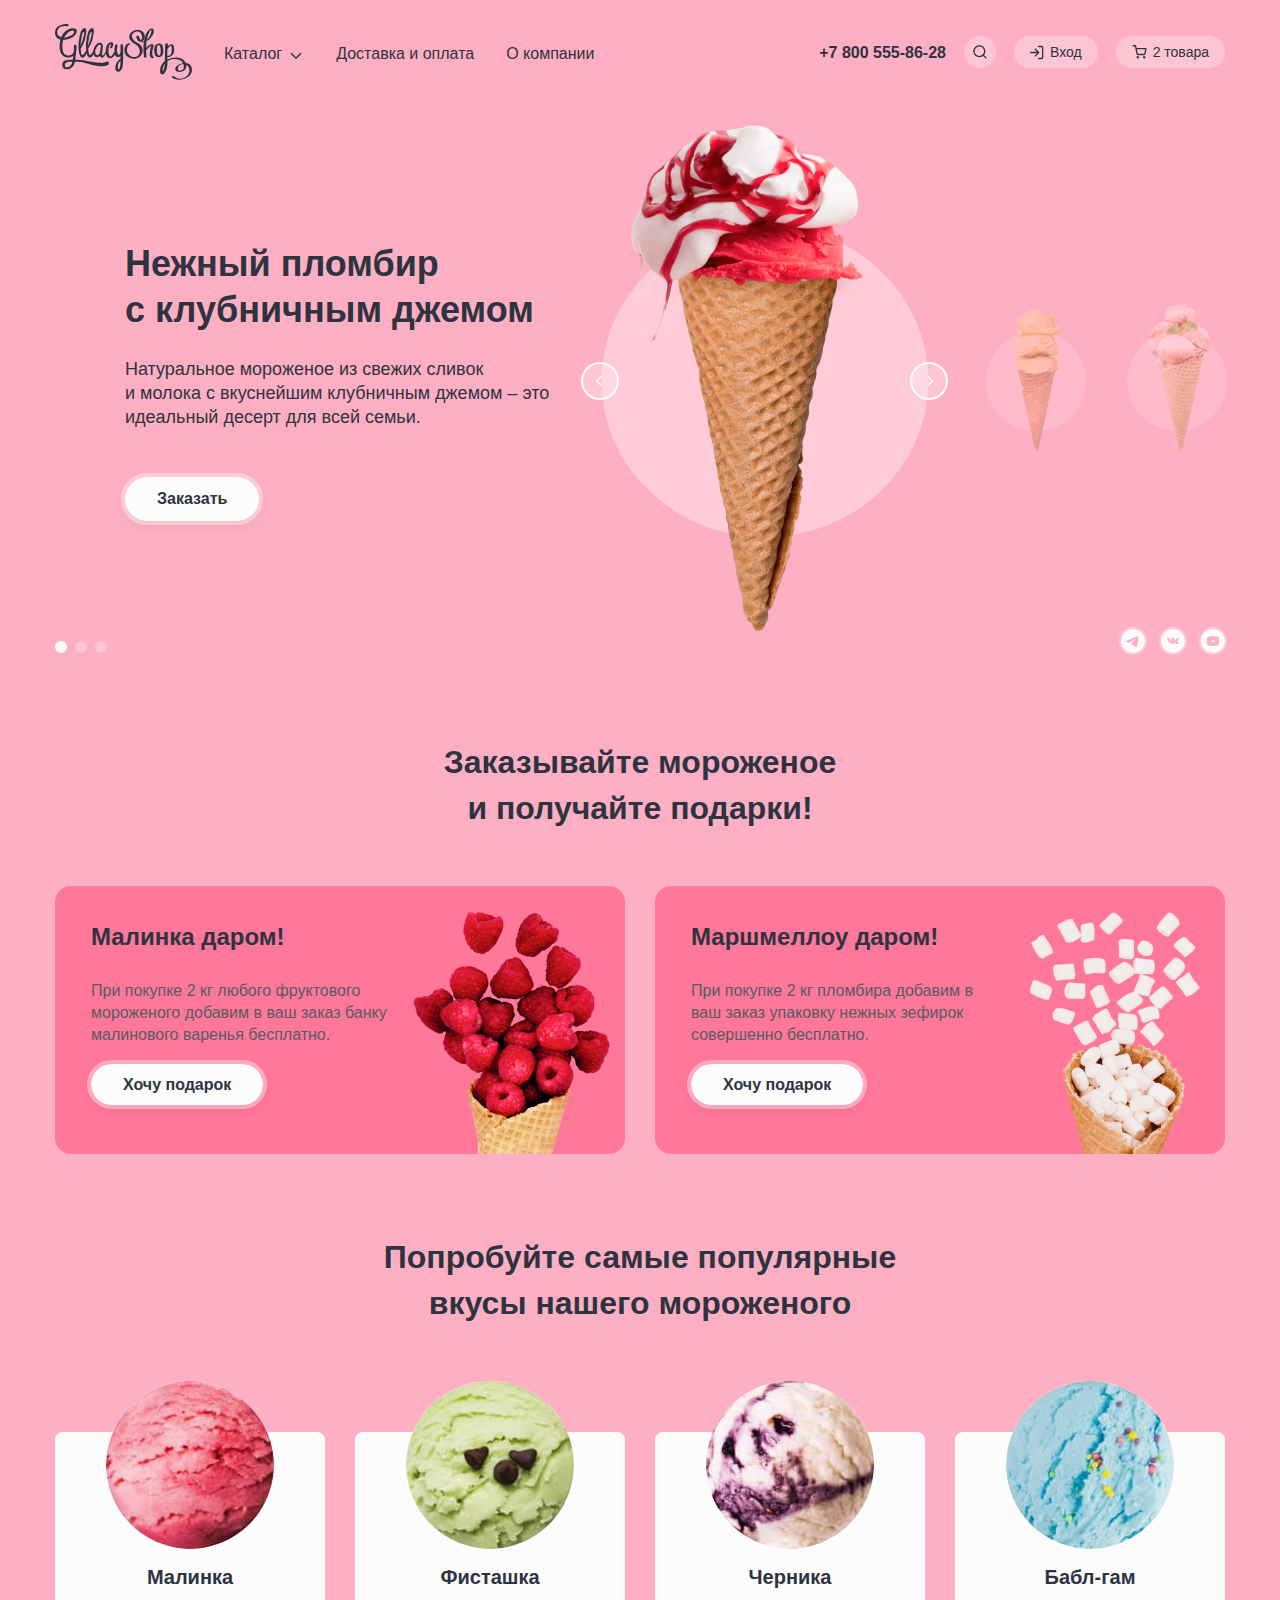
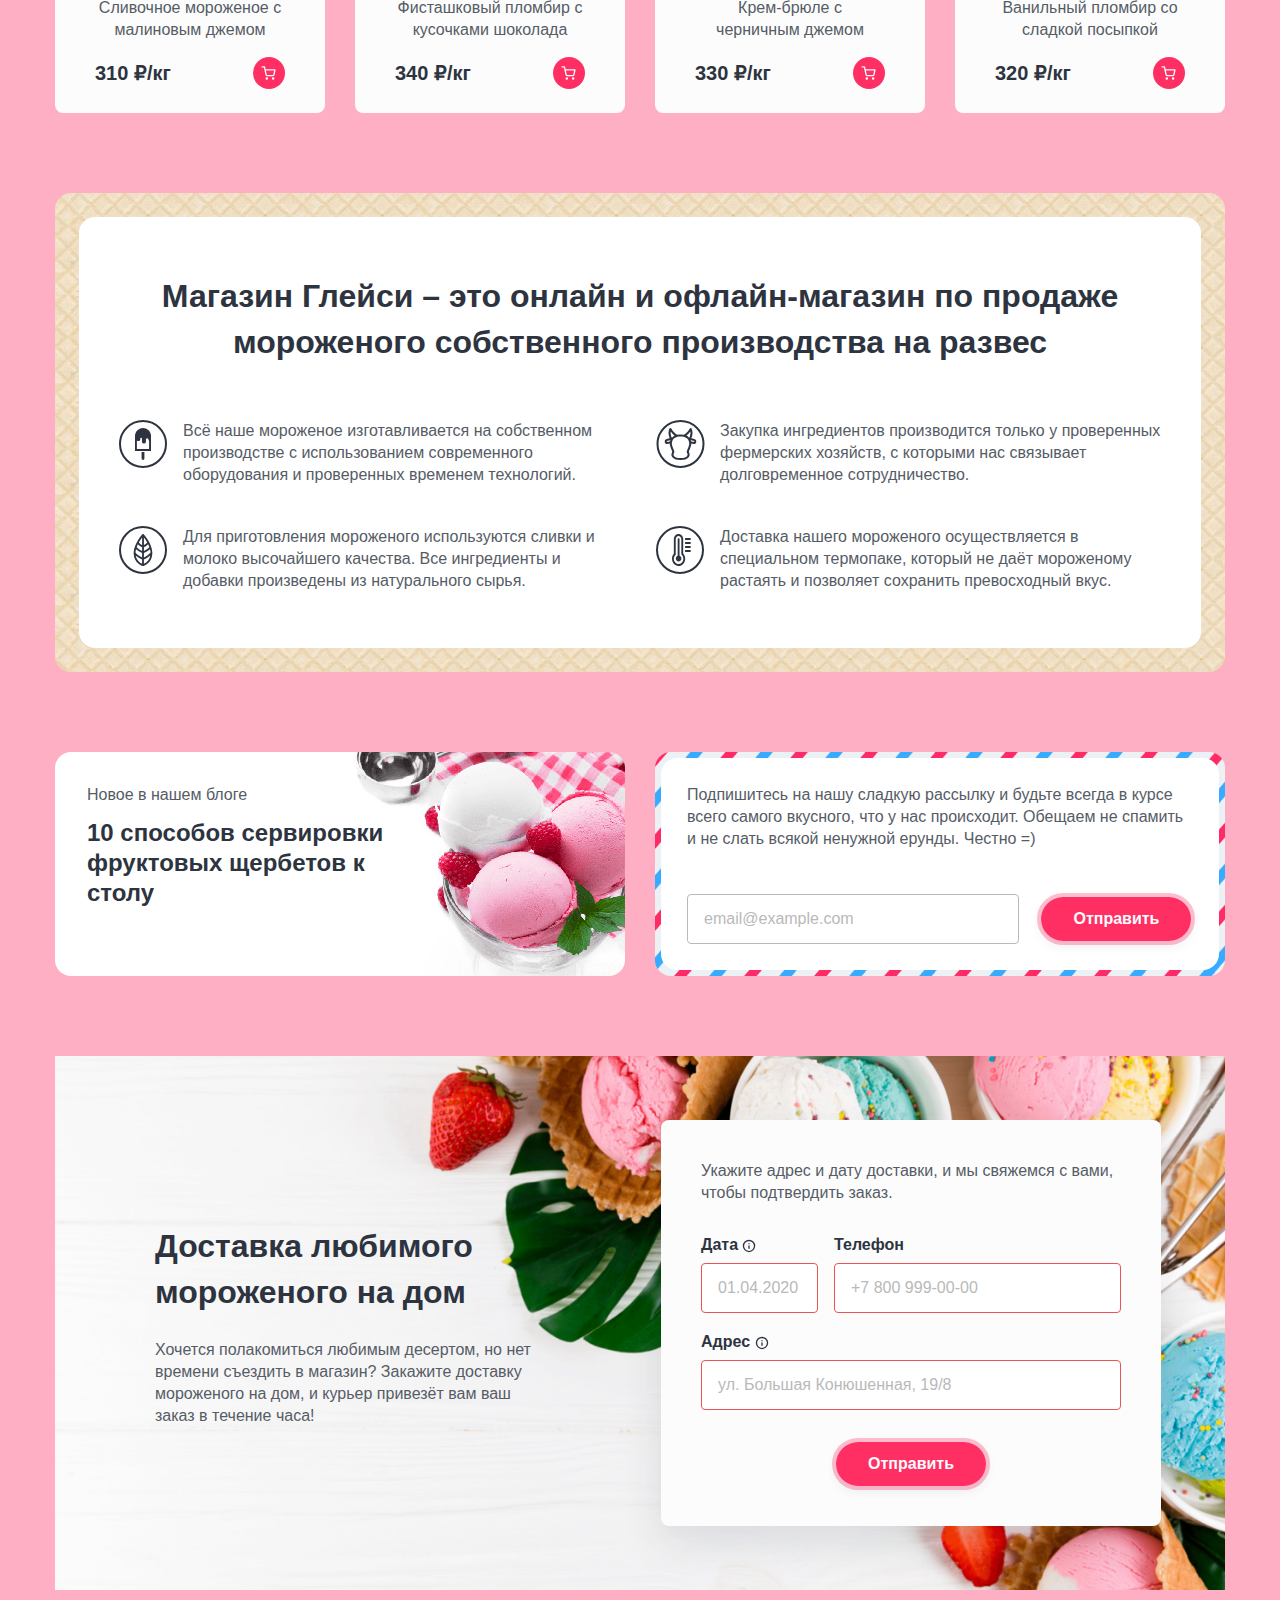
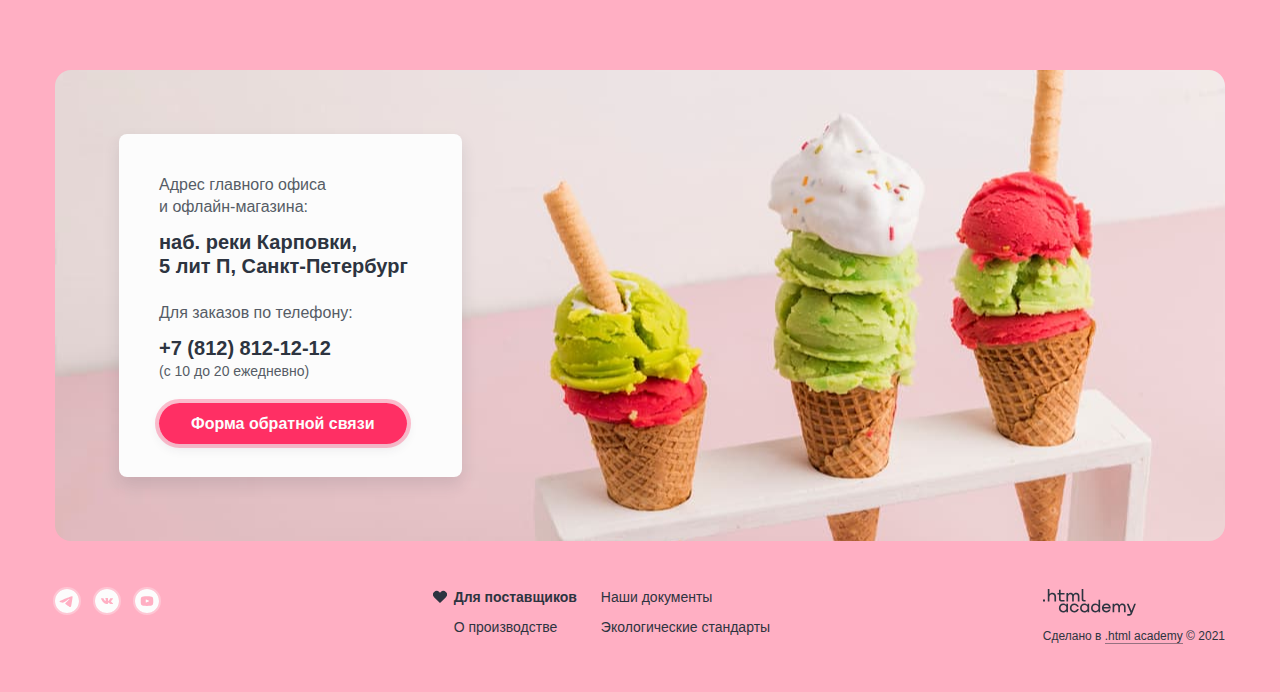
==== commit ca52fe03: "Merge pull request #2 from kulikova-ekaterina/master" ====
--- a/index.html
+++ b/index.html
@@ -2,7 +2,7 @@
 <html lang="ru">
   <head>
     <meta charset="utf-8">
-    <link rel="icon" href="favicon.ico">
+    <link rel="icon" type="image/png" sizes="32x32" href="images/favicon.png">
     <title>HTML Academy: Глейси - главная страница</title>
     <link rel="stylesheet" href="styles/styles.css">
   </head>
@@ -50,29 +50,29 @@
         <a class="phone" href="tel:+78005558628">+7 800 555-86-28</a>
         <ul class="user-buttons-list">
           <li class="user-buttons-item">
-            <button class="user-button user-button-search" type="button">
+            <a class="user-button user-button-search" href="#">
               <span class="visually-hidden">Поиск.</span>
               <svg xmlns="http://www.w3.org/2000/svg" width="14" height="14" fill="none"><path fill="#2D3440" fill-rule="evenodd" d="M1.663 6.188a4.667 4.667 0 1 1 8.028 3.237.674.674 0 0 0-.124.124 4.667 4.667 0 0 1-7.904-3.361Zm8.412 4.688a6 6 0 1 1 .943-.943l2.45 2.45a.667.667 0 1 1-.943.943l-2.45-2.45Z" clip-rule="evenodd"/></svg>
-            </button>
+            </a>
             <form class="user-popup user-popup-search" action="https://echo.htmlacademy.ru" method="get">
               <label class="visually-hidden" for="search">Поиск по сайту.</label>
-              <input class="input input-search" id="search" type="text" placeholder="Поиск по сайту">
+              <input class="input input-search" id="search" type="text" placeholder="Поиск по сайту" required>
             </form>
           </li>
           <li class="user-buttons-item">
-            <button class="user-button user-button-login" type="button">
+            <a class="user-button user-button-login" href="#">
               <svg xmlns="http://www.w3.org/2000/svg" width="14" height="15" fill="none"><path fill="#2D3440" fill-rule="evenodd" d="M8 1.525c0-.369.298-.667.667-.667h2.666a2 2 0 0 1 2 2v9.333a2 2 0 0 1-2 2H8.667a.667.667 0 0 1 0-1.333h2.666A.667.667 0 0 0 12 12.19V2.858a.666.666 0 0 0-.667-.667H8.667A.667.667 0 0 1 8 1.525ZM4.862 3.72c.26-.26.682-.26.943 0l3.329 3.329a.673.673 0 0 1 .2.476.664.664 0 0 1-.2.476l-3.33 3.328a.667.667 0 1 1-.942-.943l2.195-2.195H.667a.667.667 0 1 1 0-1.333h6.39L4.862 4.663a.667.667 0 0 1 0-.943Z" clip-rule="evenodd"/></svg>
               Вход
-            </button>
+            </a>
             <div class="user-popup">
               <form class="user-login-form" action="https://echo.htmlacademy.ru" method="get">
                 <h2 class="user-popup-header">Личный кабинет</h2>
-                <label class="visually-hidden" for="login-email">Введите email.</label>
+                <label class="visually-hidden" for="login-email" required>Введите email.</label>
                 <input class="input" id="login-email" placeholder="email@example.com" type="email">
-                <label class="visually-hidden" for="login-password">Введите пароль.</label>
+                <label class="visually-hidden" for="login-password" required>Введите пароль.</label>
                 <input class="input" id="login-password" type="password">
                 <div class="user-login-form-bottom">
-                  <button class="button button-red" type="button">Войти</button>
+                  <button class="button button-red" type="submit">Войти</button>
                   <ul class="user-login-link-list">
                     <li class="user-buttons-item">
                       <a class="user-login-link" href="#">Забыли пароль?</a>
@@ -86,11 +86,11 @@
             </div>
           </li>
           <li class="user-buttons-item">
-            <button class="user-button user-button-basket" type="button">
+            <a class="user-button user-button-basket" href="#">
               <span class="visually-hidden">Корзина.</span>
               <svg xmlns="http://www.w3.org/2000/svg" width="15" height="14" fill="none"><path fill="#2D3440" fill-rule="evenodd" d="M1.167.108a.667.667 0 1 0 0 1.333h1.77l.468 2.336a.664.664 0 0 0 .011.053l.967 4.833a1.826 1.826 0 0 0 1.819 1.47h5.62a1.826 1.826 0 0 0 1.819-1.47l.001-.005.927-4.861a.667.667 0 0 0-.655-.792H4.611L4.138.644a.667.667 0 0 0-.654-.536H1.167ZM5.69 8.402l-.813-4.064h8.23l-.775 4.067a.492.492 0 0 1-.492.395H6.183a.492.492 0 0 1-.492-.397Zm-1.134 3.961a1.246 1.246 0 1 1 2.492 0 1.246 1.246 0 0 1-2.492 0Zm6.374 0a1.246 1.246 0 1 1 2.491 0 1.246 1.246 0 0 1-2.491 0Z" clip-rule="evenodd"/></svg>
               2 товара
-            </button>
+            </a>
             <div class="user-popup">
               <h2 class="user-popup-header">Корзина</h2>
               <ul class="user-basket-list">
@@ -101,7 +101,7 @@
                     <div class="user-basket-count">1 кг х 310 ₽</div>
                   </div>
                   <div class="user-basket-price">310 ₽</div>
-                  <button class="user-basket-delete">
+                  <button class="user-basket-delete" type="button">
                     <span class="visually-hidden">Удалить из корзины.</span>
                   </button>
                 </li>
@@ -112,7 +112,7 @@
                     <div class="user-basket-count">1,5 кг х 320 ₽</div>
                   </div>
                   <div class="user-basket-price">480 ₽</div>
-                  <button class="user-basket-delete">
+                  <button class="user-basket-delete" type="button">
                     <span class="visually-hidden">Удалить из корзины.</span>
                   </button>
                 </li>
@@ -131,21 +131,21 @@
           <ul class="slider-promo-list">
             <li class="slider-promo-items slider-promo-items-active">
               <div class="slider-promo-text">
-                <h2 class="slider-promo-header">Нежный пломбир с клубничным джемом</h2>
-                <p class="slider-promo-paragraph">Натуральное мороженое из свежих сливок
+                <h2 class="slider-promo-header">Нежный пломбир<br>с клубничным джемом</h2>
+                <p class="slider-promo-paragraph">Натуральное мороженое из свежих сливок<br>
                   и молока с вкуснейшим клубничным джемом – это идеальный десерт для всей семьи.
                 </p>
-                <button class="button button-white slider-promo-button" type="button">Заказать</button>
+                <a class="button button-white slider-promo-button" href="#">Заказать</a>
               </div>
               <div class="slider-promo-image-wrapper">
                 <img class="slider-promo-image" src="images/slider-1.png" width="327" height="507" alt="Нежный пломбир с клубничным джемом.">
-                <button class="slider-promo-left slider-promo-arrow">
+                <button class="slider-promo-left slider-promo-arrow" type="button">
                   <svg width="16" height="16" viewBox="0 0 16 16" fill="none" xmlns="http://www.w3.org/2000/svg">
                     <path fill-rule="evenodd" clip-rule="evenodd" d="M7.13526 2.8647C6.87557 2.605 6.45451 2.605 6.19481 2.8647C5.93511 3.12439 5.93511 3.54545 6.19481 3.80515L10.3961 8.00643L6.19477 12.2077C5.93508 12.4674 5.93508 12.8885 6.19477 13.1482C6.45447 13.4079 6.87553 13.4079 7.13523 13.1482L11.8039 8.47949C11.8049 8.47855 11.8058 8.47761 11.8068 8.47666C12.0665 8.21696 12.0665 7.79591 11.8068 7.53621L7.13526 2.8647Z" fill="#2D3440"/>
                   </svg>
                   <span class="visually-hidden">Предыдущий слайд.</span>
                 </button>
-                <button class="slider-promo-right slider-promo-arrow">
+                <button class="slider-promo-right slider-promo-arrow" type="button">
                   <svg width="16" height="16" viewBox="0 0 16 16" fill="none" xmlns="http://www.w3.org/2000/svg">
                     <path fill-rule="evenodd" clip-rule="evenodd" d="M7.13526 2.8647C6.87557 2.605 6.45451 2.605 6.19481 2.8647C5.93511 3.12439 5.93511 3.54545 6.19481 3.80515L10.3961 8.00643L6.19477 12.2077C5.93508 12.4674 5.93508 12.8885 6.19477 13.1482C6.45447 13.4079 6.87553 13.4079 7.13523 13.1482L11.8039 8.47949C11.8049 8.47855 11.8058 8.47761 11.8068 8.47666C12.0665 8.21696 12.0665 7.79591 11.8068 7.53621L7.13526 2.8647Z" fill="#2D3440"/>
                   </svg>
@@ -157,17 +157,17 @@
               <div class="slider-promo-text">
                 <h2 class="slider-promo-header">Сливочное мороженое со вкусом банана</h2>
                 <p class="slider-promo-paragraph">Сливочное мороженое с ярким банановым вкусом подарит вам свежесть и наслаждение даже в самый жаркий летний день.</p>
-                <button class="button button-white slider-promo-button" type="button">Заказать</button>
+                <a class="button button-white slider-promo-button" href="#">Заказать</a>
               </div>
               <div class="slider-promo-image-wrapper">
                 <img class="slider-promo-image" src="images/slider-2.png" width="312" height="507" alt="Сливочное мороженое со вкусом банана.">
-                <button class="slider-promo-left slider-promo-arrow">
+                <button class="slider-promo-left slider-promo-arrow" type="button">
                   <svg width="16" height="16" viewBox="0 0 16 16" fill="none" xmlns="http://www.w3.org/2000/svg">
                     <path fill-rule="evenodd" clip-rule="evenodd" d="M7.13526 2.8647C6.87557 2.605 6.45451 2.605 6.19481 2.8647C5.93511 3.12439 5.93511 3.54545 6.19481 3.80515L10.3961 8.00643L6.19477 12.2077C5.93508 12.4674 5.93508 12.8885 6.19477 13.1482C6.45447 13.4079 6.87553 13.4079 7.13523 13.1482L11.8039 8.47949C11.8049 8.47855 11.8058 8.47761 11.8068 8.47666C12.0665 8.21696 12.0665 7.79591 11.8068 7.53621L7.13526 2.8647Z" fill="#2D3440"/>
                   </svg>
                   <span class="visually-hidden">Предыдущий слайд.</span>
                 </button>
-                <button class="slider-promo-right slider-promo-arrow">
+                <button class="slider-promo-right slider-promo-arrow" type="button">
                   <svg width="16" height="16" viewBox="0 0 16 16" fill="none" xmlns="http://www.w3.org/2000/svg">
                     <path fill-rule="evenodd" clip-rule="evenodd" d="M7.13526 2.8647C6.87557 2.605 6.45451 2.605 6.19481 2.8647C5.93511 3.12439 5.93511 3.54545 6.19481 3.80515L10.3961 8.00643L6.19477 12.2077C5.93508 12.4674 5.93508 12.8885 6.19477 13.1482C6.45447 13.4079 6.87553 13.4079 7.13523 13.1482L11.8039 8.47949C11.8049 8.47855 11.8058 8.47761 11.8068 8.47666C12.0665 8.21696 12.0665 7.79591 11.8068 7.53621L7.13526 2.8647Z" fill="#2D3440"/>
                   </svg>
@@ -179,17 +179,17 @@
               <div class="slider-promo-text">
                 <h2 class="slider-promo-header">Карамельный пломбир с маршмеллоу</h2>
                 <p class="slider-promo-paragraph">Необычный сладкий десерт с карамельным топпингом и кусочками зефира завоюет сердца сладкоежек всех возрастов.</p>
-                <button class="button button-white slider-promo-button" type="button">Заказать</button>
+                <a class="button button-white slider-promo-button" href="#">Заказать</a>
               </div>
               <div class="slider-promo-image-wrapper">
                 <img class="slider-promo-image" src="images/slider-3.png" width="350" height="507" alt="Карамельный пломбир с маршмеллоу.">
-                <button class="slider-promo-left slider-promo-arrow">
+                <button class="slider-promo-left slider-promo-arrow" type="button">
                   <svg width="16" height="16" viewBox="0 0 16 16" fill="none" xmlns="http://www.w3.org/2000/svg">
                     <path fill-rule="evenodd" clip-rule="evenodd" d="M7.13526 2.8647C6.87557 2.605 6.45451 2.605 6.19481 2.8647C5.93511 3.12439 5.93511 3.54545 6.19481 3.80515L10.3961 8.00643L6.19477 12.2077C5.93508 12.4674 5.93508 12.8885 6.19477 13.1482C6.45447 13.4079 6.87553 13.4079 7.13523 13.1482L11.8039 8.47949C11.8049 8.47855 11.8058 8.47761 11.8068 8.47666C12.0665 8.21696 12.0665 7.79591 11.8068 7.53621L7.13526 2.8647Z" fill="#2D3440"/>
                   </svg>
                   <span class="visually-hidden">Предыдущий слайд.</span>
                 </button>
-                <button class="slider-promo-right slider-promo-arrow">
+                <button class="slider-promo-right slider-promo-arrow" type="button">
                   <svg width="16" height="16" viewBox="0 0 16 16" fill="none" xmlns="http://www.w3.org/2000/svg">
                     <path fill-rule="evenodd" clip-rule="evenodd" d="M7.13526 2.8647C6.87557 2.605 6.45451 2.605 6.19481 2.8647C5.93511 3.12439 5.93511 3.54545 6.19481 3.80515L10.3961 8.00643L6.19477 12.2077C5.93508 12.4674 5.93508 12.8885 6.19477 13.1482C6.45447 13.4079 6.87553 13.4079 7.13523 13.1482L11.8039 8.47949C11.8049 8.47855 11.8058 8.47761 11.8068 8.47666C12.0665 8.21696 12.0665 7.79591 11.8068 7.53621L7.13526 2.8647Z" fill="#2D3440"/>
                   </svg>
@@ -242,12 +242,12 @@
             <li class="banner-item banner-item-raspberries">
               <h3 class="banner-title">Малинка даром!</h3>
               <p class="banner-text">При покупке 2 кг любого фруктового мороженого добавим в ваш заказ банку малинового варенья бесплатно.</p>
-              <button class="button button-white" type="button">Хочу подарок</button>
+              <a class="button button-white" href="#">Хочу подарок</a>
             </li>
             <li class="banner-item banner-item-marshmallow">
               <h3 class="banner-title">Маршмеллоу даром!</h3>
               <p class="banner-text">При покупке 2 кг пломбира добавим в ваш заказ упаковку нежных зефирок совершенно бесплатно.</p>
-              <button class="button button-white" type="button">Хочу подарок</button>
+              <a class="button button-white" href="#">Хочу подарок</a>
             </li>
           </ul>
         </section>
@@ -328,7 +328,7 @@
               </p>
               <form class="subscription-form" action="https://echo.htmlacademy.ru" method="post">
                 <label class="visually-hidden" for="email">Ваш e-mail.</label>
-                <input class="input subscription-input" type="email" name="email" id="email" placeholder="email@example.com">
+                <input class="input subscription-input" type="email" name="email" id="email" placeholder="email@example.com" required>
                 <button class="button button-red" type="submit">Отправить</button>
               </form>
             </div>
@@ -344,24 +344,24 @@
             <div class="fields-wrapper">
               <div class="form-label">
                 <label class="form-label-text" for="date">Дата</label>
-                <button class="form-label-info">
+                <button class="form-label-info" type="button">
                   <span class="form-label-info-text">Введите дату доставки</span>
                 </button>
-                <input class="form-input form-input-date" type="text" id="date" name="date" placeholder="01.04.2020">
+                <input class="form-input form-input-date" type="text" id="date" name="date" placeholder="01.04.2020" required>
               </div>
               <div class="form-label">
                 <label class="form-label-text" for="phone">Телефон</label>
-                <input class="form-input form-input-phone" type="text" id="phone" name="phone" placeholder="+7 800 999-00-00">
+                <input class="form-input form-input-phone" type="text" id="phone" name="phone" placeholder="+7 800 999-00-00" required>
               </div>
               <div class="form-label form-label-address">
                 <label class="form-label-text" for="address">Адрес</label>
-                <button class="form-label-info">
+                <button class="form-label-info" type="button">
                   <span class="form-label-info-text">Введите название улицы, дома и квартиры</span>
                 </button>
-                <input class="form-input form-input-address" type="text" id="address" name="address" placeholder="ул. Большая Конюшенная, 19/8">
+                <input class="form-input form-input-address" type="text" id="address" name="address" placeholder="ул. Большая Конюшенная, 19/8" required>
               </div>
             </div>
-            <button class="button button-red">Отправить</button>
+            <button class="button button-red" type="submit">Отправить</button>
           </form>
         </section>
         <section class="company-contacts">
@@ -372,7 +372,7 @@
             <p class="company-contacts-text">Для заказов по телефону:</p>
             <a class="company-contacts-phone" href="tel:+78128121212">+7 (812) 812-12-12</a>
             <div class="opening-hours">(с 10 до 20 ежедневно)</div>
-            <button class="button button-red">Форма обратной связи</button>
+            <a class="button button-red" href="#">Форма обратной связи</a>
           </div>
         </section>
       </main>
--- a/styles/styles.css
+++ b/styles/styles.css
@@ -71,6 +71,7 @@
   font-weight: 700;
   font-size: 16px;
   line-height: 20px;
+  text-decoration: none;
   border-radius: 26px;
   box-shadow: 0 4px 12px rgba(45, 52, 64, 0.1);
   padding: 12px 32px;
@@ -146,6 +147,7 @@
   padding-top: 8px;
   padding-bottom: 8px;
   margin-bottom: 16px;
+  font-size: 14px;
 }
 
 .button-pink:hover {
@@ -201,8 +203,9 @@
 }
 
 .page-navigation {
-  flex-grow: 1;
-  margin-top: 10px;
+  margin-right:auto;
+  margin-top: 12px;
+  max-width: 605px;
 }
 
 .page-navigation-list {
@@ -213,6 +216,10 @@
   padding: 0;
   margin: 0;
   margin-left: 16px;
+}
+
+.page-navigation-item {
+  margin-bottom: 10px;
 }
 
 .page-navigation-catalog {
@@ -276,8 +283,9 @@
   box-shadow: 0 8px 16px rgba(45, 52, 64, 0.12);
   border-radius: 4px;
   z-index: 10;
-  margin-top: 16px;
-  padding: 8px 0
+  margin-top: 8px;
+  margin-left:1px;
+  padding: 10px 0
 }
 
 .page-navigation-catalog-open .page-catalog-list {
@@ -353,13 +361,14 @@
   font-family: inherit;
   font-size: 14px;
   line-height: 20px;
+  text-decoration: none;
   color: #2d3440;
   padding: 6px 16px;
   border-radius: 30px;
   background-color: rgba(252, 252, 252, 0.3);
   border: none;
   min-height: 32px;
-  margin-left: 16px;
+  margin-left: 18px;
   cursor: pointer;
 }
 
@@ -469,7 +478,7 @@
 .user-basket-item {
   display: flex;
   align-items: center;
-  margin-bottom: 24px;
+  margin-bottom: 22px;
 }
 
 .user-basket-item:last-child {
@@ -477,7 +486,7 @@
 }
 
 .user-basket-product {
-  width: 187px;
+  width: 150px;
   margin-right: 16px;
 }
 
@@ -553,7 +562,7 @@
   line-height: 20px;
   color: #2d3440;
   text-decoration: none;
-  margin-top: 18px;
+  margin-top: 19px;
 }
 
 .slider-promo {
@@ -580,7 +589,8 @@
 }
 
 .slider-promo-text {
-  width: 470px;
+  width: 445px;
+  margin-right: 30px;
 }
 
 .slider-promo-text,
@@ -827,7 +837,7 @@
 
 .products-catalog {
   padding-bottom: 80px;
-  margin-bottom: 60px;
+  margin-bottom: 50px;
   border-bottom: 1px solid rgba(252, 252, 252, 0.3);
 }
 
@@ -1415,6 +1425,10 @@
   margin-bottom: 16px;
 }
 
+.filter-form-group:last-of-type {
+  margin-right:16px;
+}
+
 .filter-form-list {
   display: flex;
   list-style: none;
@@ -1601,7 +1615,7 @@
   display: none;
 }
 
-.control:hover .control-checkbox path,
+.control:hover path,
 .control-input:hover ~ .control-checkbox path{
   fill: #fcfcfc;
 }
@@ -1611,19 +1625,25 @@
   opacity:0.4;
 }
 
+.control-input:focus ~ .control-radio,
+.control-input:focus ~ .control-checkbox {
+  outline: 1px solid #565c66;
+}
+
 .pagination {
   display: flex;
   align-items: center;
 }
 
 .pagination .button {
-  margin-left: 487px;
+  margin-left: 50%;
+  transform: translateX(calc(-50% - 7px));
 }
 
 .pagination-list {
   display: flex;
   list-style: none;
-  margin: 0;
+  margin: 5px 0 0 0;
   padding: 0;
   margin-left: auto;
 }
@@ -1664,13 +1684,13 @@
 .pagination-back .pagination-link {
   background-image: url("../images/icons/arrow-paginaton.svg");
   background-repeat: no-repeat;
-  background-position: center;
+  background-position: 5px center;
 }
 
 .pagination-forward .pagination-link {
   background-image: url("../images/icons/arrow-paginaton.svg");
   background-repeat: no-repeat;
-  background-position: center;
+  background-position: 5px center;
   transform: rotate(180deg);
 }
 
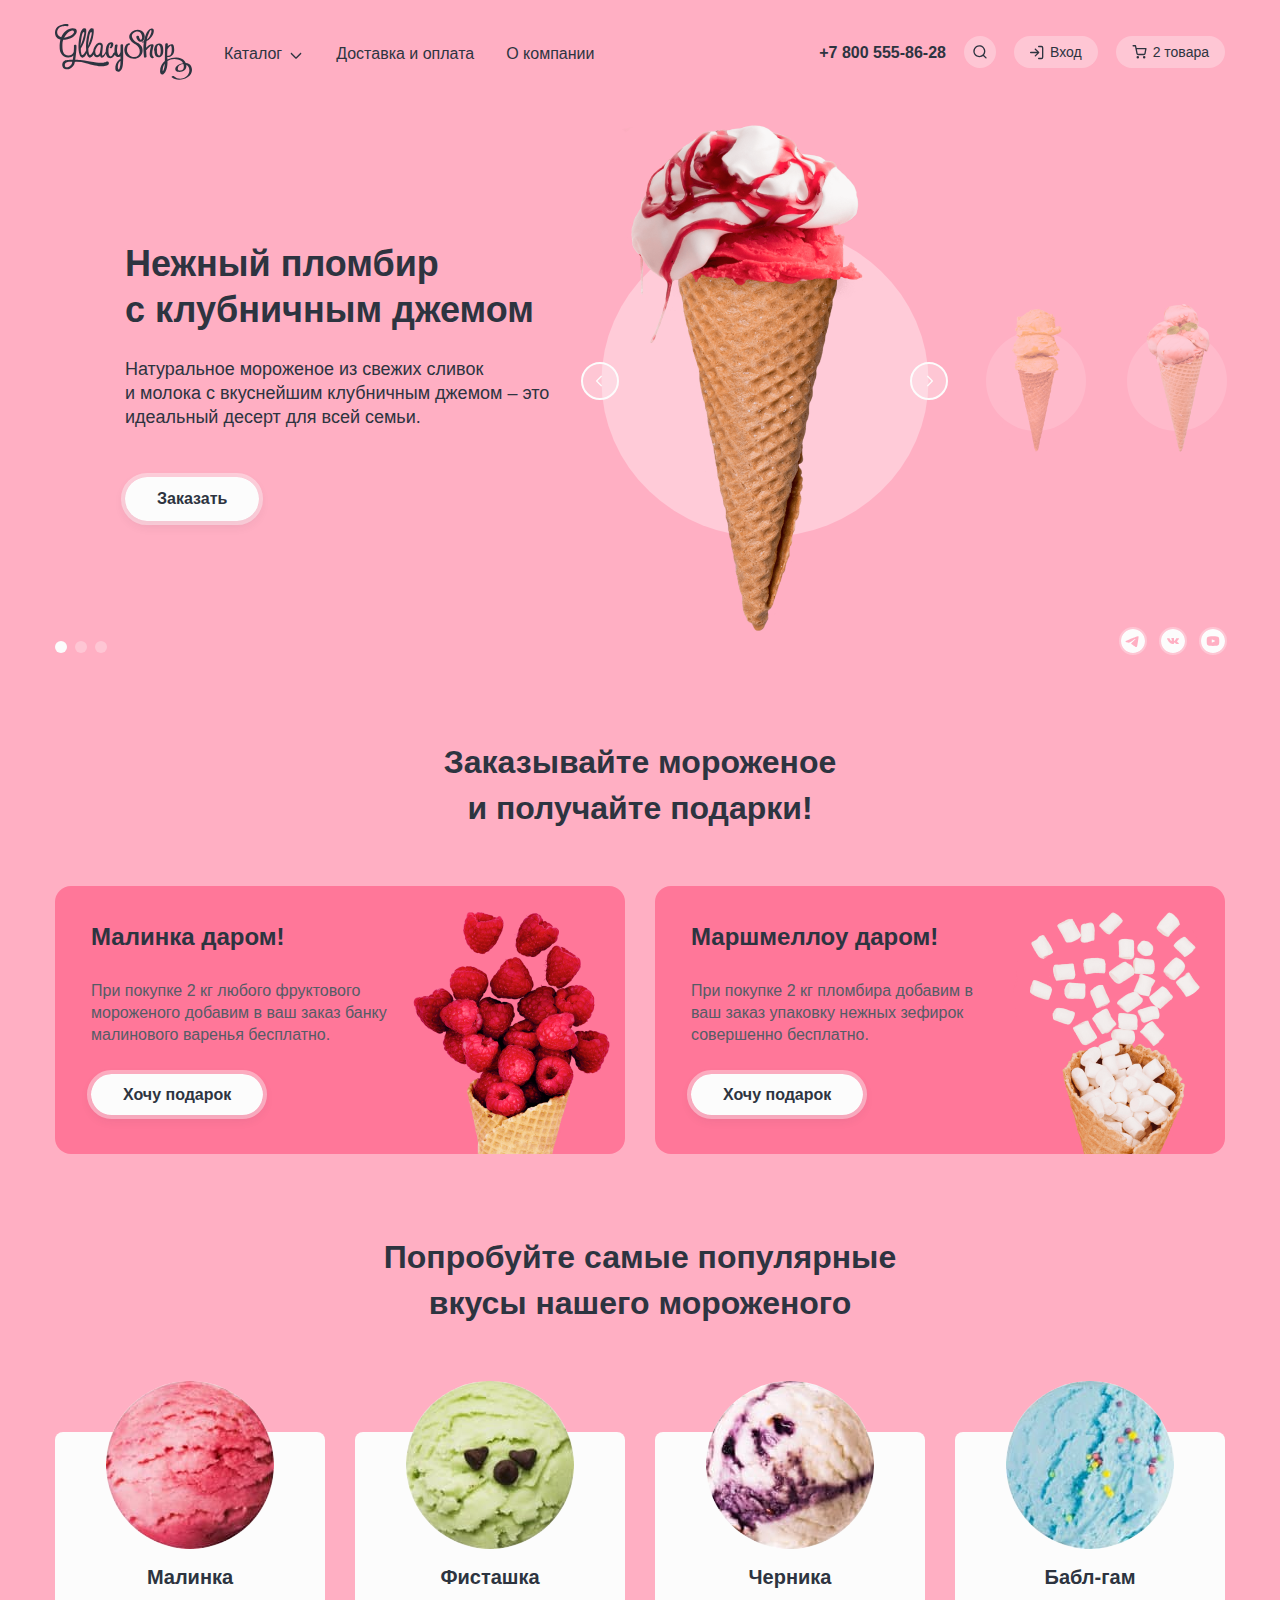
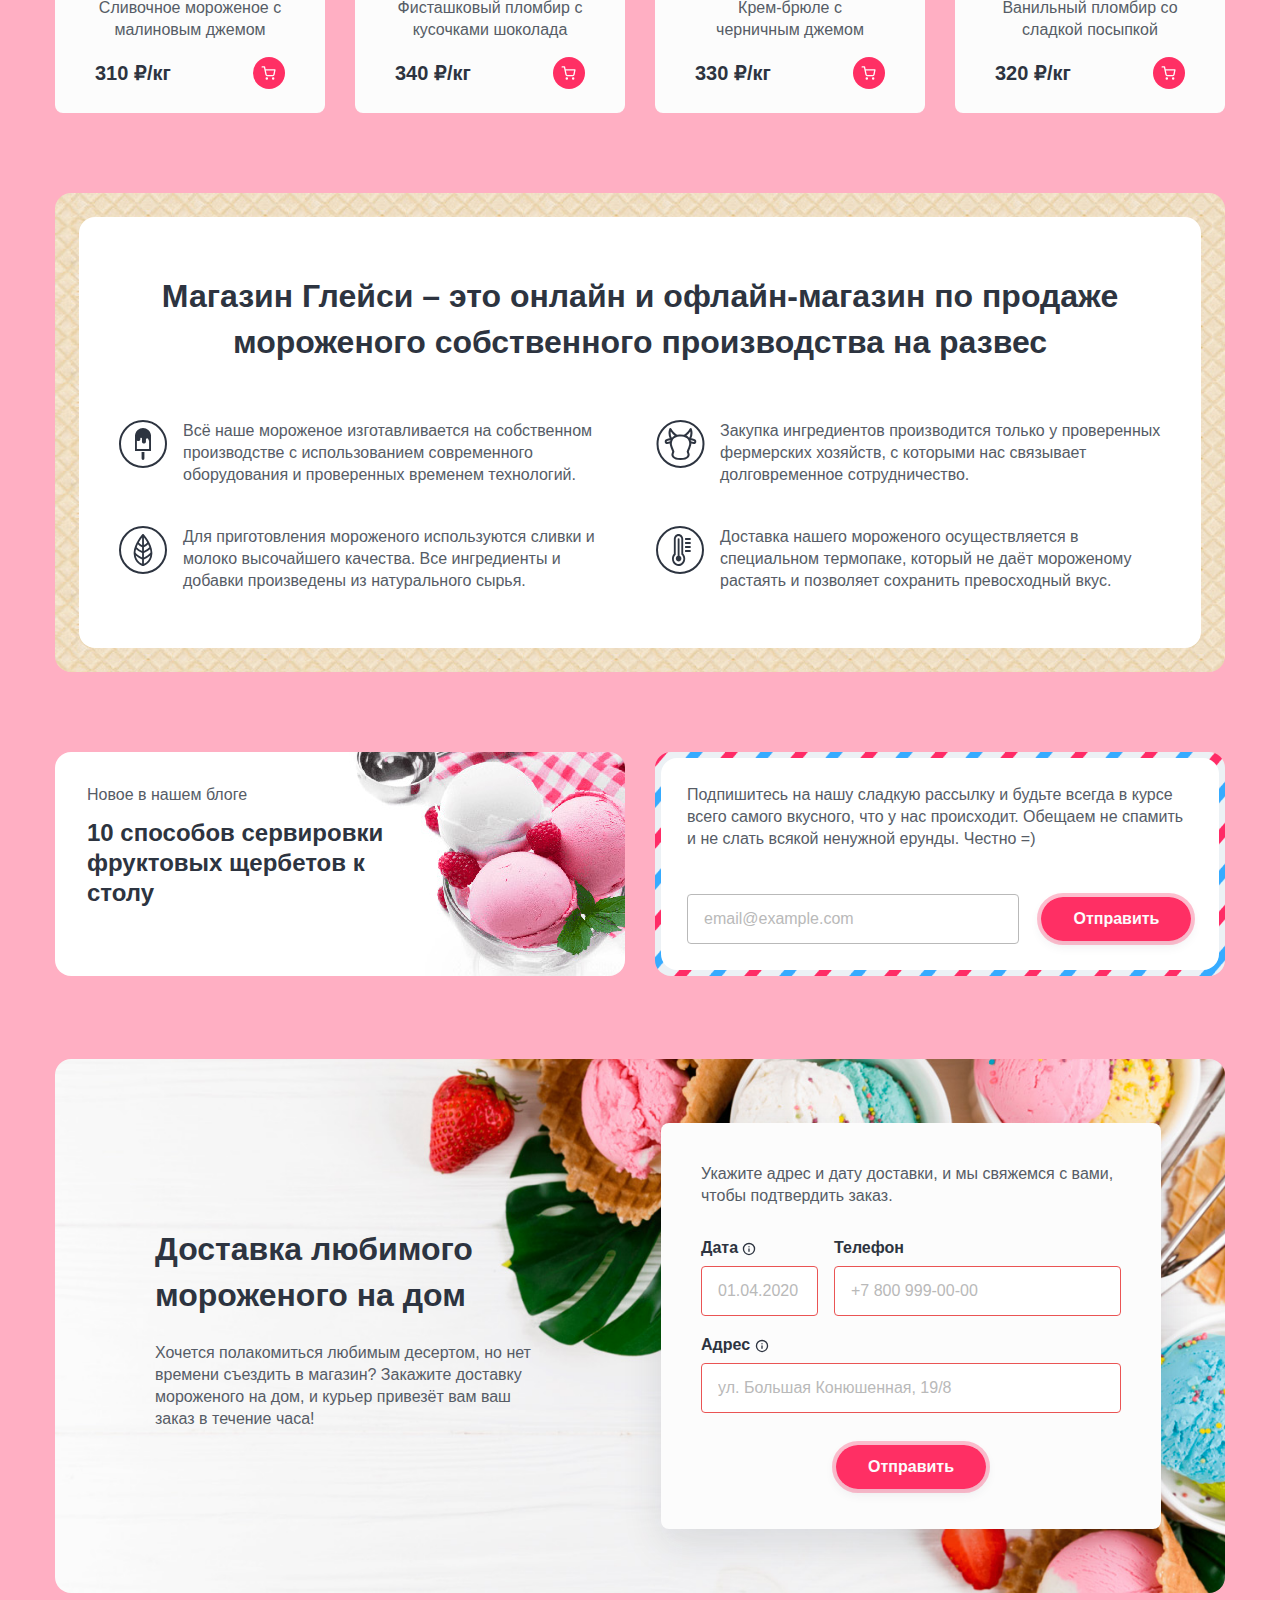
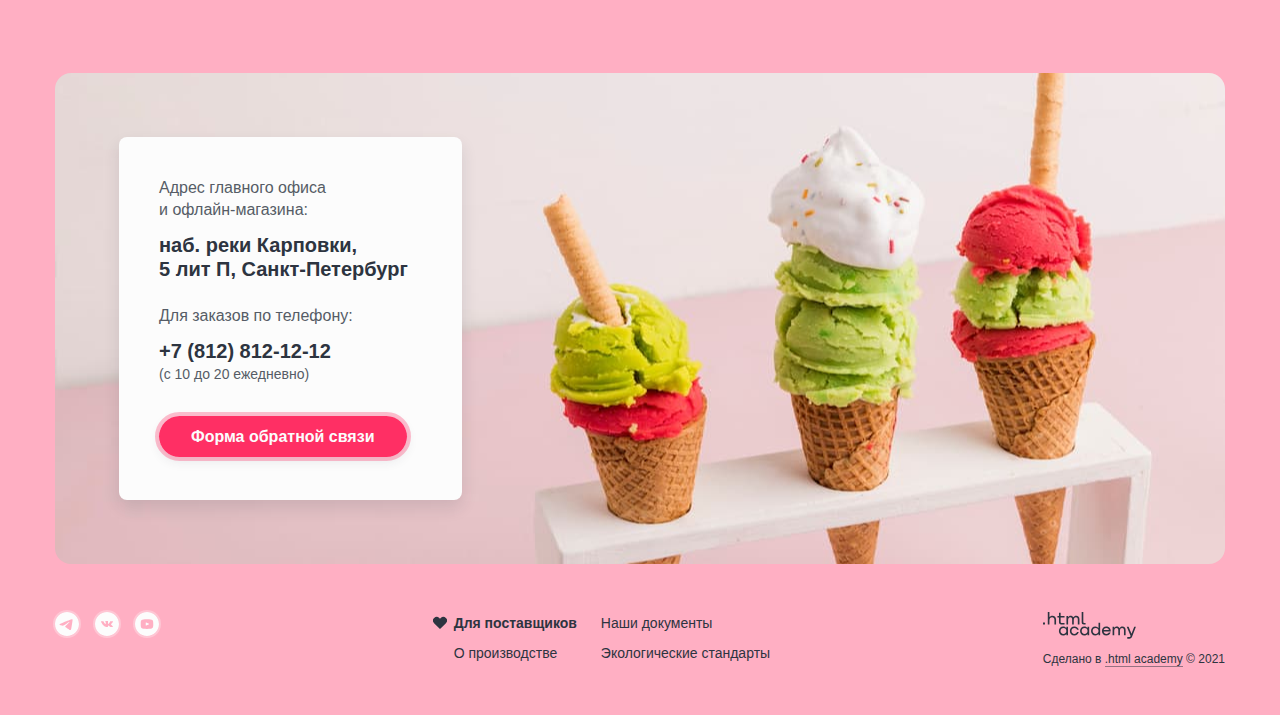
==== commit c51a569d: "правки" ====
--- a/index.html
+++ b/index.html
@@ -67,10 +67,10 @@
             <div class="user-popup">
               <form class="user-login-form" action="https://echo.htmlacademy.ru" method="get">
                 <h2 class="user-popup-header">Личный кабинет</h2>
-                <label class="visually-hidden" for="login-email" required>Введите email.</label>
-                <input class="input" id="login-email" placeholder="email@example.com" type="email">
-                <label class="visually-hidden" for="login-password" required>Введите пароль.</label>
-                <input class="input" id="login-password" type="password">
+                <label class="visually-hidden" for="login-email">Введите email.</label>
+                <input class="input" id="login-email" placeholder="email@example.com" type="email" required>
+                <label class="visually-hidden" for="login-password">Введите пароль.</label>
+                <input class="input" id="login-password" type="password" required>
                 <div class="user-login-form-bottom">
                   <button class="button button-red" type="submit">Войти</button>
                   <ul class="user-login-link-list">
@@ -450,15 +450,15 @@
           <form class="modal-form" action="https://echo.htmlacademy.ru" method="post">
             <label class="modal-form-label">
               <span class="visually-hidden">Имя и фамилия.</span>
-              <input class="form-input modal-form-input" type="text" value="" placeholder="Имя и фамилия">
+              <input class="form-input modal-form-input" type="text" value="" placeholder="Имя и фамилия" required>
             </label>
             <label class="modal-form-label">
               <span class="visually-hidden">Электронная почта.</span>
-              <input class="form-input modal-form-input" type="email" value="" placeholder="email@example.com">
+              <input class="form-input modal-form-input" type="email" value="" placeholder="email@example.com" required>
             </label>
             <label class="modal-form-label">
               <span class="visually-hidden">Текст сообщения.</span>
-              <textarea class="form-input modal-form-input" name="text" placeholder="В свободной форме"></textarea>
+              <textarea class="form-input modal-form-input" name="text" placeholder="В свободной форме" required></textarea>
             </label>
             <button class="button button-red" type="submit">Отправить</button>
           </form>
--- a/styles/styles.css
+++ b/styles/styles.css
@@ -459,6 +459,10 @@
   width: 324px;
 }
 
+.user-button-basket {
+  white-space: nowrap;
+}
+
 .user-button-login svg,
 .user-button-basket svg{
   margin-right: 6px;
@@ -563,6 +567,7 @@
   color: #2d3440;
   text-decoration: none;
   margin-top: 19px;
+  white-space: nowrap;
 }
 
 .slider-promo {
@@ -827,7 +832,7 @@
 }
 
 .banner-text {
-  margin-bottom: 28px;
+  margin-bottom: 38px;
   margin-top: 0;
 }
 
@@ -988,7 +993,7 @@
 .columns {
   display: flex;
   justify-content: space-between;
-  margin-bottom: 80px;
+  margin-bottom: 83px;
 }
 
 .blog {
@@ -1055,6 +1060,7 @@
   background-position: left center;
   background-size: 1200px;
   margin-bottom: 80px;
+  border-radius: 16px;
 }
 
 .delivery-wrapper {
@@ -1219,7 +1225,7 @@
   background: #fcfcfc;
   box-shadow: 0 8px 16px rgba(45, 52, 64, 0.12);
   border-radius: 8px;
-  padding: 40px 40px 42px 40px;
+  padding: 40px 40px 52px 40px;
 }
 
 .company-contacts-text {
@@ -1249,7 +1255,7 @@
 .opening-hours {
   font-size: 14px;
   line-height: 20px;
-  margin-bottom: 32px;
+  margin-bottom: 42px;
 }
 
 .page-footer {
@@ -1297,7 +1303,6 @@
 
 .footer-navigation {
   margin-left: 22px;
-  margin-top:-3px;
 }
 
 .footer-navigation-list {
